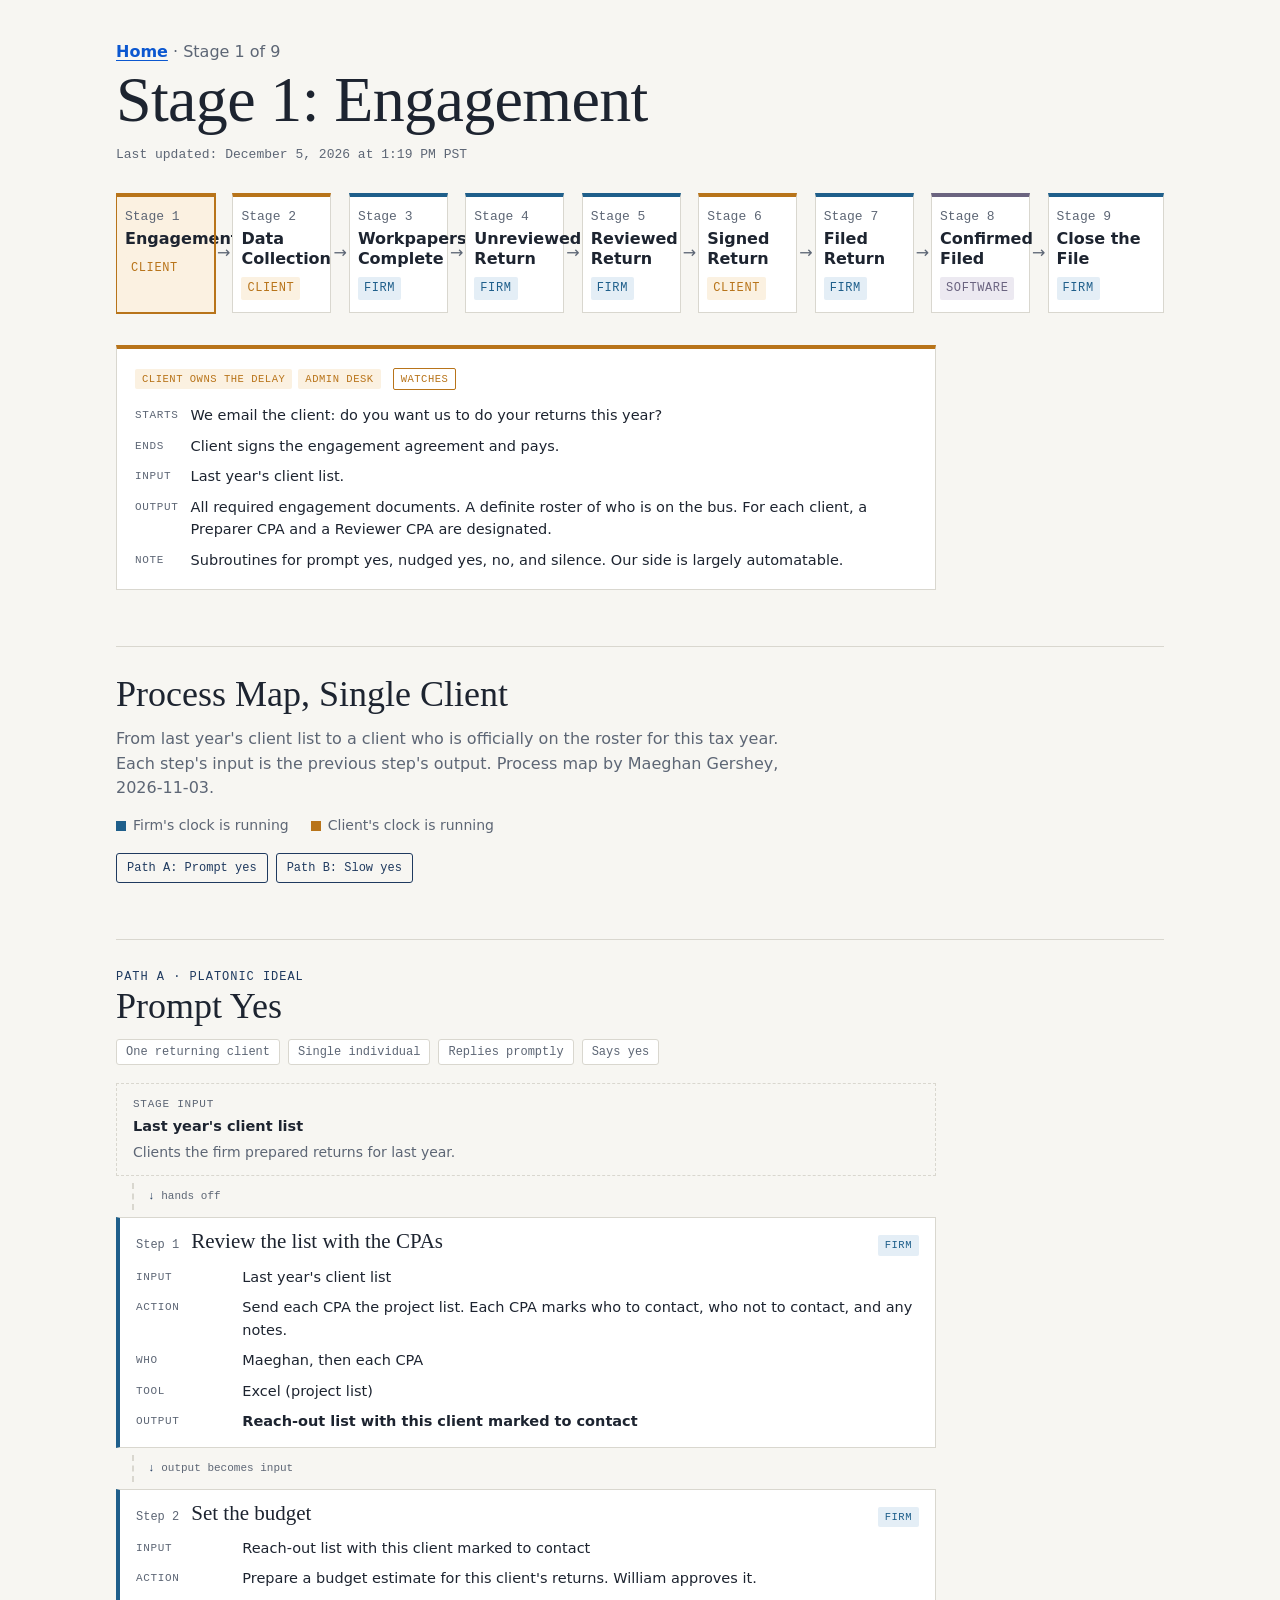
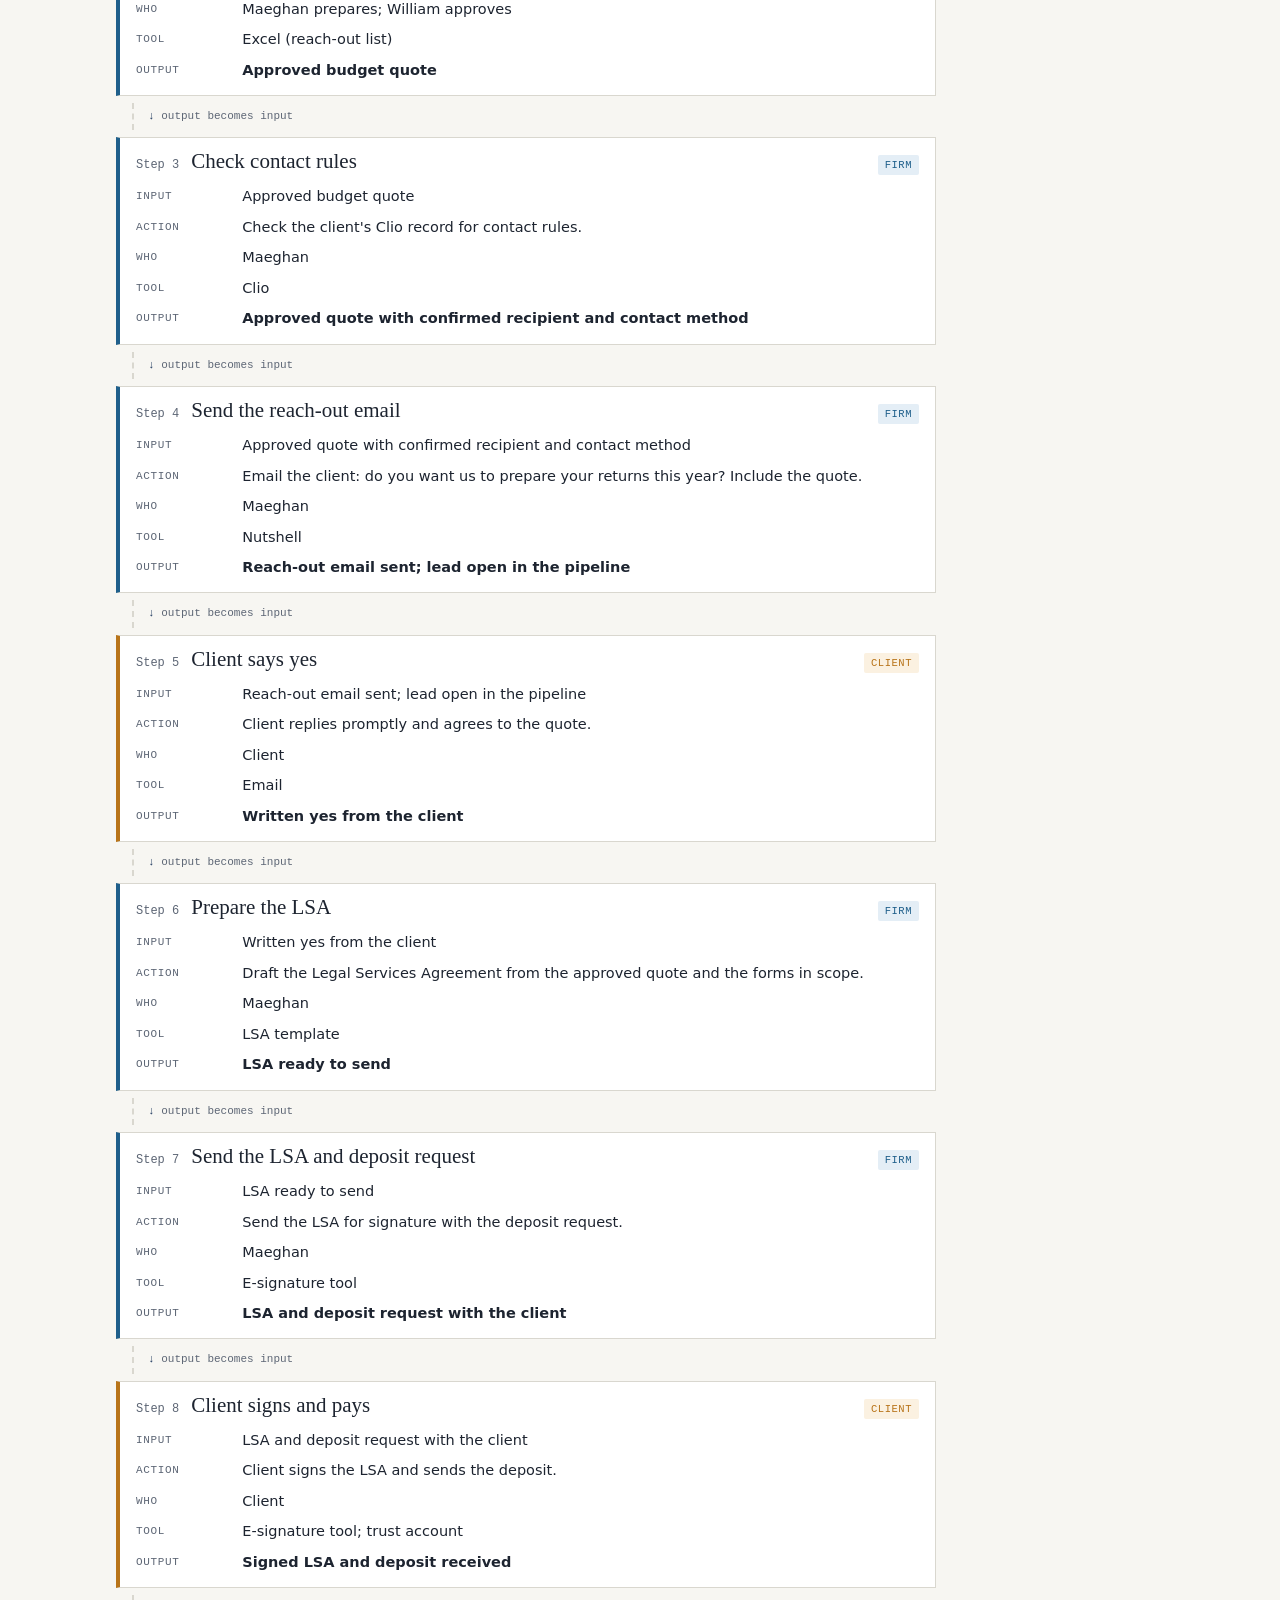
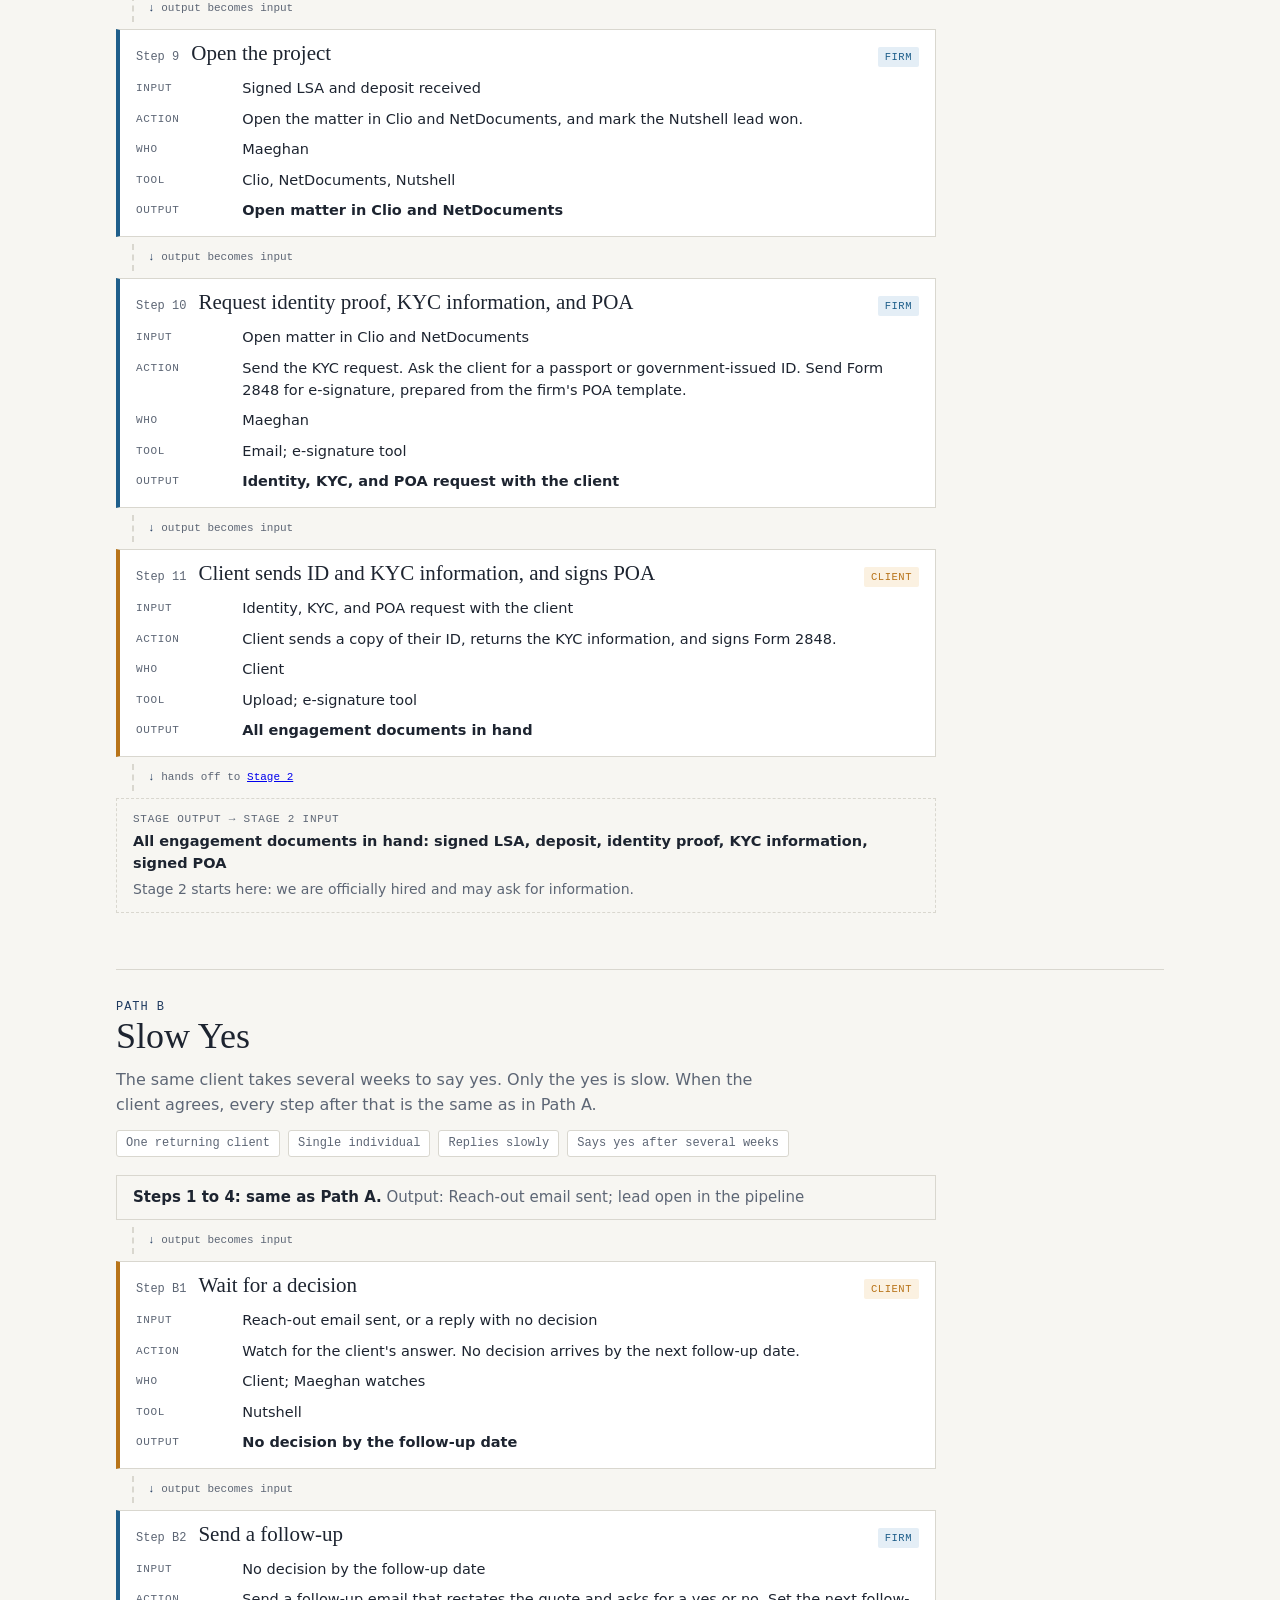
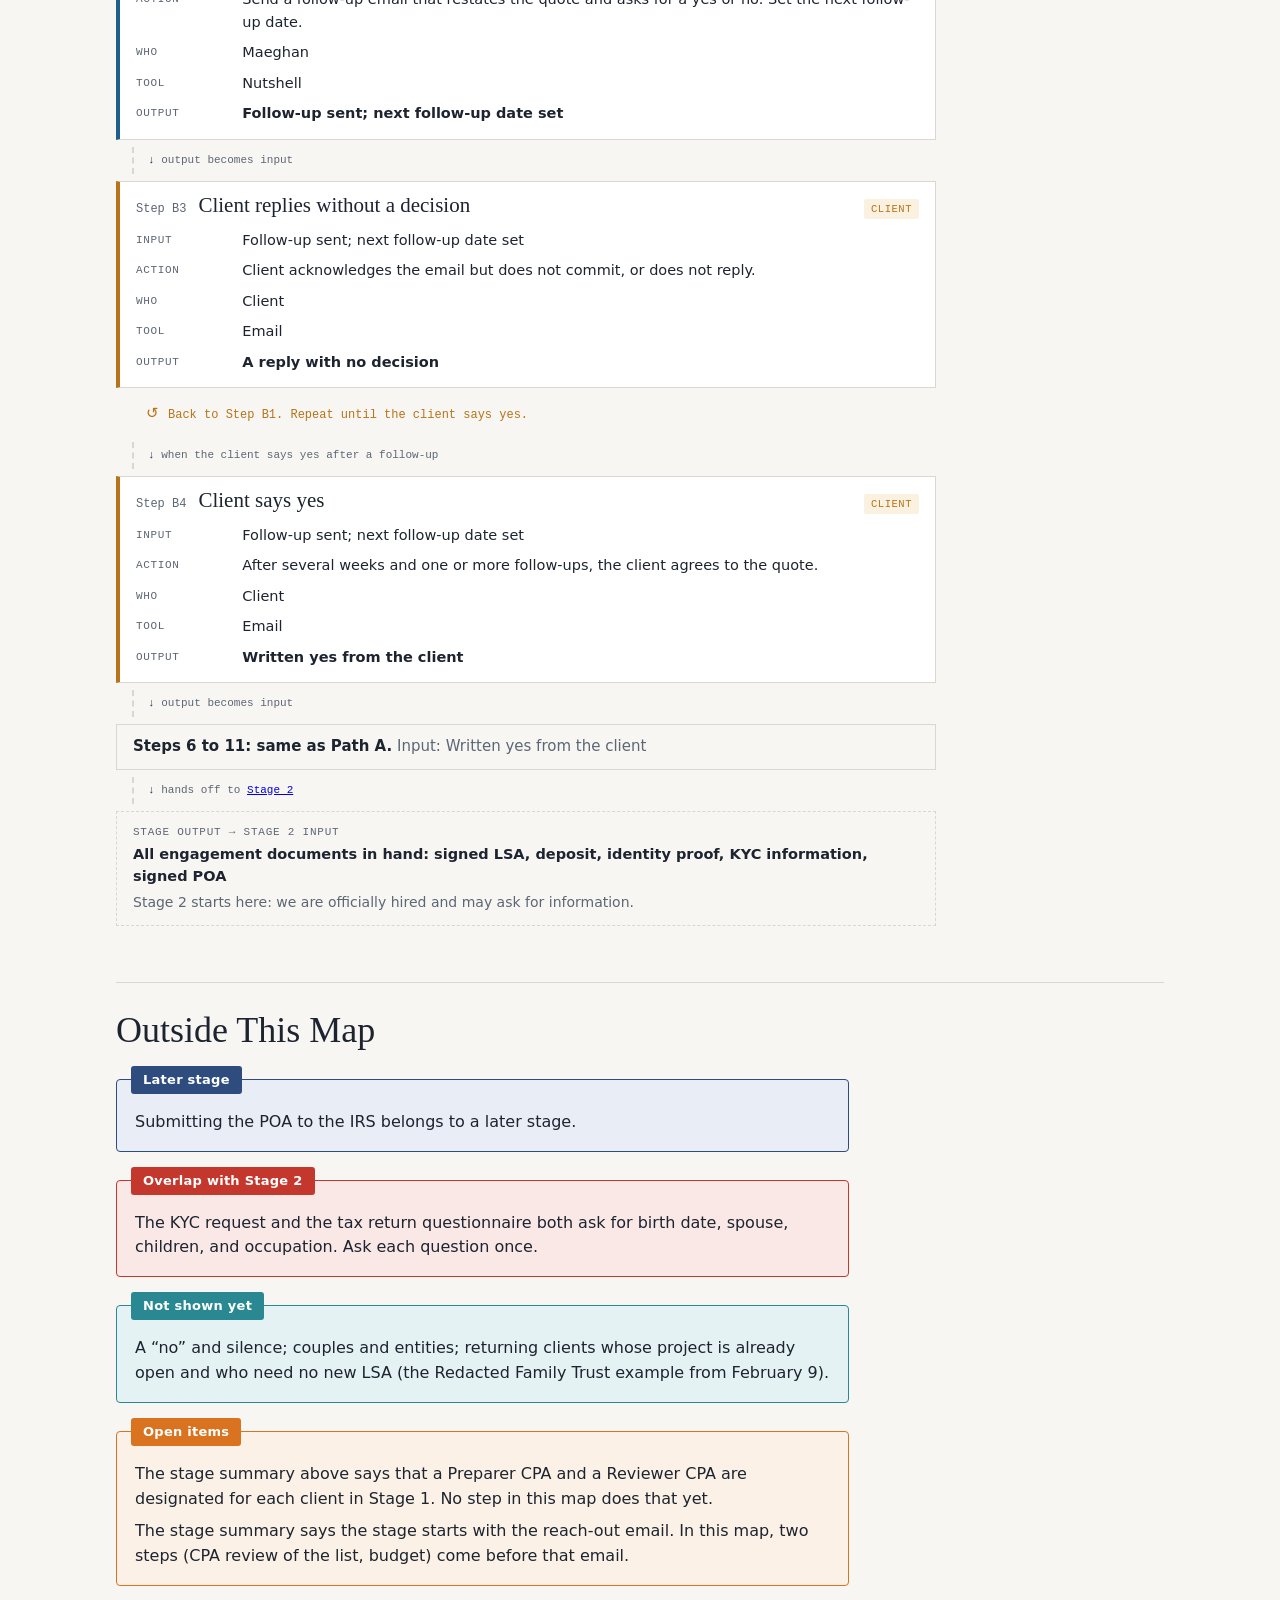
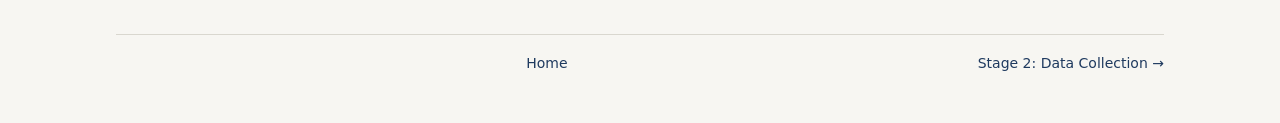
==== 1-engagement/index.html @ f44aba8c "Tax return preparation workflow site Home page with the nine stages as linked boxes, and one page pe" ====
<!doctype html>
<html lang="en">
<head>
<meta charset="utf-8">
<meta name="viewport" content="width=device-width, initial-scale=1">
<title>Stage 1: Engagement</title>
<link rel="stylesheet" href="../assets/site.css?v=4">
</head>
<body data-stage="1" data-root="../">

<div class="wrap">
  <p class="crumb"><a href="../">Home</a> · Stage 1 of 9</p>
  <h1 id="stageTitle">Stage 1: Engagement</h1>
  <p class="updated" id="updated">Last updated:</p>

  <div class="chain-scroll" style="margin-top:28px"><div class="chain" id="chainRow"></div></div>
  <div id="stageSummary"></div>

  <section id="map">
    <h2>Process Map, Single Client</h2>
    <p class="prose" style="color:var(--muted)">From last year's client list to a client who is officially on the roster for this tax year. Each step's input is the previous step's output. Process map by Maeghan Gershey, 2026-11-03.</p>
    <div class="legend">
      <span class="firm">Firm's clock is running</span>
      <span class="client">Client's clock is running</span>
    </div>
    <nav class="tabs" aria-label="Paths"><a href="#pathA">Path A: Prompt yes</a><a href="#pathB">Path B: Slow yes</a></nav>
  </section>

  <section id="pathA">
    <p class="eyebrow">Path A · Platonic Ideal</p>
    <h2>Prompt Yes</h2>
    <div class="chips"><span class="chip">One returning client</span><span class="chip">Single individual</span><span class="chip">Replies promptly</span><span class="chip">Says yes</span></div>
    <ol class="chain1" id="chainA"></ol>
  </section>

  <section id="pathB">
    <p class="eyebrow">Path B</p>
    <h2>Slow Yes</h2>
    <p class="prose" style="color:var(--muted)">The same client takes several weeks to say yes. Only the yes is slow. When the client agrees, every step after that is the same as in Path A.</p>
    <div class="chips"><span class="chip">One returning client</span><span class="chip">Single individual</span><span class="chip">Replies slowly</span><span class="chip">Says yes after several weeks</span></div>
    <ol class="chain1" id="chainB"></ol>
  </section>

  <section id="notes">
    <h2>Outside This Map</h2>
    <div class="box def" data-label="Later stage">
      <p>Submitting the POA to the IRS belongs to a later stage.</p>
    </div>
    <div class="box warn" data-label="Overlap with Stage 2">
      <p>The KYC request and the tax return questionnaire both ask for birth date, spouse, children, and occupation. Ask each question once.</p>
    </div>
    <div class="box check" data-label="Not shown yet">
      <p>A “no” and silence; couples and entities; returning clients whose project is already open and who need no new LSA (the Redacted Family Trust example from February 9).</p>
    </div>
    <div class="box take" data-label="Open items">
      <p>The stage summary above says that a Preparer CPA and a Reviewer CPA are designated for each client in Stage 1. No step in this map does that yet.</p>
      <p>The stage summary says the stage starts with the reach-out email. In this map, two steps (CPA review of the list, budget) come before that email.</p>
    </div>
  </section>

  <nav class="pager" id="pager"></nav>
</div>

<script src="../assets/stages.js?v=4"></script>
<script>
const START = {lab:"Stage input", text:"Last year's client list", sub:"Clients the firm prepared returns for last year."};
const END = {lab:"Stage output → Stage 2 input", text:"All engagement documents in hand: signed LSA, deposit, identity proof, KYC information, signed POA", sub:"Stage 2 starts here: we are officially hired and may ask for information."};
const STEPS = [
 {name:"Review the list with the CPAs", input:"Last year's client list", action:"Send each CPA the project list. Each CPA marks who to contact, who not to contact, and any notes.", who:"Maeghan, then each CPA", tool:"Excel (project list)", output:"Reach-out list with this client marked to contact"},
 {name:"Set the budget", input:"Reach-out list with this client marked to contact", action:"Prepare a budget estimate for this client's returns. William approves it.", who:"Maeghan prepares; William approves", tool:"Excel (reach-out list)", output:"Approved budget quote"},
 {name:"Check contact rules", input:"Approved budget quote", action:"Check the client's Clio record for contact rules.", who:"Maeghan", tool:"Clio", output:"Approved quote with confirmed recipient and contact method"},
 {name:"Send the reach-out email", input:"Approved quote with confirmed recipient and contact method", action:"Email the client: do you want us to prepare your returns this year? Include the quote.", who:"Maeghan", tool:"Nutshell", output:"Reach-out email sent; lead open in the pipeline"},
 {name:"Client says yes", input:"Reach-out email sent; lead open in the pipeline", action:"Client replies promptly and agrees to the quote.", who:"Client", tool:"Email", output:"Written yes from the client", client:true},
 {name:"Prepare the LSA", input:"Written yes from the client", action:"Draft the Legal Services Agreement from the approved quote and the forms in scope.", who:"Maeghan", tool:"LSA template", output:"LSA ready to send"},
 {name:"Send the LSA and deposit request", input:"LSA ready to send", action:"Send the LSA for signature with the deposit request.", who:"Maeghan", tool:"E-signature tool", output:"LSA and deposit request with the client"},
 {name:"Client signs and pays", input:"LSA and deposit request with the client", action:"Client signs the LSA and sends the deposit.", who:"Client", tool:"E-signature tool; trust account", output:"Signed LSA and deposit received", client:true},
 {name:"Open the project", input:"Signed LSA and deposit received", action:"Open the matter in Clio and NetDocuments, and mark the Nutshell lead won.", who:"Maeghan", tool:"Clio, NetDocuments, Nutshell", output:"Open matter in Clio and NetDocuments"},
 {name:"Request identity proof, KYC information, and POA", input:"Open matter in Clio and NetDocuments", action:"Send the KYC request. Ask the client for a passport or government-issued ID. Send Form 2848 for e-signature, prepared from the firm's POA template.", who:"Maeghan", tool:"Email; e-signature tool", output:"Identity, KYC, and POA request with the client"},
 {name:"Client sends ID and KYC information, and signs POA", input:"Identity, KYC, and POA request with the client", action:"Client sends a copy of their ID, returns the KYC information, and signs Form 2848.", who:"Client", tool:"Upload; e-signature tool", output:"All engagement documents in hand", client:true}
];
const B = [
 {name:"Wait for a decision", input:"Reach-out email sent, or a reply with no decision", action:"Watch for the client's answer. No decision arrives by the next follow-up date.", who:"Client; Maeghan watches", tool:"Nutshell", output:"No decision by the follow-up date", client:true},
 {name:"Send a follow-up", input:"No decision by the follow-up date", action:"Send a follow-up email that restates the quote and asks for a yes or no. Set the next follow-up date.", who:"Maeghan", tool:"Nutshell", output:"Follow-up sent; next follow-up date set"},
 {name:"Client replies without a decision", input:"Follow-up sent; next follow-up date set", action:"Client acknowledges the email but does not commit, or does not reply.", who:"Client", tool:"Email", output:"A reply with no decision", client:true}
];
const B4 = {name:"Client says yes", input:"Follow-up sent; next follow-up date set", action:"After several weeks and one or more follow-ups, the client agrees to the quote.", who:"Client", tool:"Email", output:"Written yes from the client", client:true};

const bound = b => `<li class="bound"><div class="lab">${b.lab}</div><div class="txt">${b.text}</div><div class="sub">${b.sub}</div></li>`;
const seam = t => `<li class="handoff">${t}</li>`;
const card = (label,s) => `<li><article class="s1 ${s.client?'client':'firm'}"><header><span class="id">${label}</span><h3>${s.name}</h3><span class="pill">${s.client?'Client':'Firm'}</span></header>
  <dl><dt>Input</dt><dd>${s.input}</dd><dt>Action</dt><dd>${s.action}</dd><dt>Who</dt><dd>${s.who}</dd><dt>Tool</dt><dd>${s.tool}</dd><dt>Output</dt><dd class="out">${s.output}</dd></dl></article></li>`;
const toStage2 = `<li class="handoff">hands off to <a href="../2-data-collection/">Stage 2</a></li>`;

let a = bound(START);
STEPS.forEach((s,i)=>{ a += seam(i===0?'hands off':'output becomes input') + card('Step '+(i+1), s); });
a += toStage2 + bound(END);
document.getElementById('chainA').innerHTML = a;

let b = `<li class="same"><strong>Steps 1 to 4: same as Path A.</strong> Output: Reach-out email sent; lead open in the pipeline</li>`;
B.forEach(s=>{ b += seam('output becomes input') + card('Step B'+(B.indexOf(s)+1), s); });
b += `<li class="repeat">Back to Step B1. Repeat until the client says yes.</li>`;
b += seam('when the client says yes after a follow-up') + card('Step B4', B4);
b += seam('output becomes input') + `<li class="same"><strong>Steps 6 to 11: same as Path A.</strong> Input: Written yes from the client</li>`;
b += toStage2 + bound(END);
document.getElementById('chainB').innerHTML = b;
</script>
</body>
</html>
---- assets/site.css ----
:root{
  --bg:#f7f6f2; --paper:#ffffff; --fg:#1d2430; --muted:#5d6675; --rule:#d9d7cf;
  --ink:#1f3a5f;            /* accent: ledger ink */
  --client:#b8741a; --client-bg:#fbf1e1;
  --firm:#1f5f8b;   --firm-bg:#e4eef6;
  --third:#6b6480;  --third-bg:#ece9f1;
  --none:#8a8f99;   --none-bg:#eeeeee;
  /* AE system of meaning: color says how to read what follows */
  --ae-take:#D9731F; --ae-take-bg:#FBF1E6;
  --ae-def:#2F4C7E;  --ae-def-bg:#E9EEF6;
  --ae-ex:#3E8E4B;   --ae-ex-bg:#E8F3EA;
  --ae-check:#2A8893;--ae-check-bg:#E5F2F3;
  --ae-warn:#C4372D; --ae-warn-bg:#F9E8E6;
  --ae-tech:#3D4FBA; --ae-tech-bg:#E9EBF8;
  --display:"Instrument Serif",Georgia,"Times New Roman",serif;
  --body:"IBM Plex Sans",system-ui,-apple-system,"Segoe UI",sans-serif;
  --mono:"IBM Plex Mono",ui-monospace,Menlo,Consolas,monospace;
}
@media (prefers-color-scheme: dark){ :root:not([data-theme="light"]){
  --bg:#15181e; --paper:#1d2129; --fg:#e8e6df; --muted:#a3a9b4; --rule:#343a45;
  --ink:#9dbfe6;
  --client:#e3a84a; --client-bg:#3a2d16;
  --firm:#6fb0e0;   --firm-bg:#1a2f44;
  --third:#b3abd0;  --third-bg:#2b2838;
  --none:#9aa0aa;   --none-bg:#2a2d33;
  --ae-take:#F0A35A; --ae-take-bg:#3A2A17; --ae-def:#8FB0E6; --ae-def-bg:#1B2538;
  --ae-ex:#7FCB8A; --ae-ex-bg:#1A2E1E; --ae-check:#6FC5CE; --ae-check-bg:#173033;
  --ae-warn:#F08077; --ae-warn-bg:#3A1E1C; --ae-tech:#9AA6F0; --ae-tech-bg:#1F2340;
  color-scheme:dark }}
:root[data-theme="dark"]{
  --bg:#15181e; --paper:#1d2129; --fg:#e8e6df; --muted:#a3a9b4; --rule:#343a45;
  --ink:#9dbfe6;
  --client:#e3a84a; --client-bg:#3a2d16;
  --firm:#6fb0e0;   --firm-bg:#1a2f44;
  --third:#b3abd0;  --third-bg:#2b2838;
  --none:#9aa0aa;   --none-bg:#2a2d33;
  --ae-take:#F0A35A; --ae-take-bg:#3A2A17; --ae-def:#8FB0E6; --ae-def-bg:#1B2538;
  --ae-ex:#7FCB8A; --ae-ex-bg:#1A2E1E; --ae-check:#6FC5CE; --ae-check-bg:#173033;
  --ae-warn:#F08077; --ae-warn-bg:#3A1E1C; --ae-tech:#9AA6F0; --ae-tech-bg:#1F2340;
  color-scheme:dark }

*{box-sizing:border-box}
body{margin:0;background:var(--bg);color:var(--fg);font-family:var(--body);font-size:16px;line-height:1.55}
.wrap{max-width:1080px;margin:0 auto;padding-block:40px 64px;padding-left:max(16px,env(safe-area-inset-left,0px));padding-right:max(16px,env(safe-area-inset-right,0px))}
h1,h2,h3{font-family:var(--display);font-weight:400;line-height:1.1;text-wrap:balance;margin:0}
h1{font-size:clamp(40px,6vw,64px);letter-spacing:-.01em}
h2{font-size:clamp(28px,3.4vw,36px);margin-bottom:12px}
h3{font-size:22px}
p{margin:0}
.updated{margin-top:10px;font-family:var(--mono);font-size:13px;color:var(--muted)}
.lede{max-width:62ch;color:var(--muted);font-size:18px;margin-top:14px}
.eyebrow{font-family:var(--mono);font-size:12px;letter-spacing:.08em;text-transform:uppercase;color:var(--ink)}
section{margin-top:56px;padding-top:28px;border-top:1px solid var(--rule)}
.prose{max-width:66ch}
.prose p + p{margin-top:12px}
em{font-family:var(--display);font-style:italic;font-size:1.08em}

/* Chain */
.chain-scroll{overflow-x:auto;padding-bottom:10px;margin-top:20px}
.chain{display:flex;align-items:stretch;gap:0;min-width:900px}
.link{flex:1 1 0;display:flex;align-items:stretch;min-width:0}
.node{flex:1;background:var(--paper);border:1px solid var(--rule);border-top:4px solid var(--c);padding:10px 8px 12px;min-width:0;cursor:pointer;text-align:left;font:inherit;color:inherit;transition:transform .12s}
.node:hover,.node:focus-visible{transform:translateY(-2px);outline:2px solid var(--ink);outline-offset:1px}
.node .n{font-family:var(--mono);font-size:11px;color:var(--muted)}
.node .t{font-family:var(--body);font-size:13px;font-weight:600;line-height:1.25;margin-top:2px}
.node .o{display:inline-block;margin-top:8px;font-family:var(--mono);font-size:10.5px;letter-spacing:.05em;text-transform:uppercase;color:var(--c);background:var(--cb);padding:2px 6px;border-radius:2px}
.arrow{display:flex;align-items:center;color:var(--muted);padding:0 2px;font-size:16px;flex:0 0 auto}
.legend{display:flex;flex-wrap:wrap;gap:10px 22px;margin-top:14px;font-size:14px;color:var(--muted)}
.legend span::before{content:"";display:inline-block;width:10px;height:10px;background:var(--c);margin-right:7px;vertical-align:-1px}
.client{--c:var(--client);--cb:var(--client-bg)} .firm{--c:var(--firm);--cb:var(--firm-bg)} .third{--c:var(--third);--cb:var(--third-bg)} .none{--c:var(--none);--cb:var(--none-bg)}

/* View switch */
.switch{display:inline-flex;border:1px solid var(--rule);border-radius:4px;overflow:hidden;margin-top:18px}
.switch button{font:inherit;font-size:14px;padding:7px 14px;background:var(--paper);color:var(--muted);border:0;cursor:pointer}
.switch button[aria-pressed="true"]{background:var(--ink);color:var(--bg)}
.switch button:focus-visible{outline:2px solid var(--ink);outline-offset:-2px}

/* Cards */
.cards{display:grid;grid-template-columns:repeat(auto-fill,minmax(300px,1fr));gap:16px;margin-top:20px}
.card{background:var(--paper);border:1px solid var(--rule);border-top:4px solid var(--c);padding:16px 18px 18px;min-width:0;scroll-margin-top:16px}
.card.flash{outline:2px solid var(--ink)}
.card header{display:flex;justify-content:space-between;align-items:baseline;gap:8px}
.card .n{font-family:var(--mono);font-size:12px;color:var(--muted)}
.card h3{margin-top:2px}
dl{display:grid;grid-template-columns:auto 1fr;gap:8px 12px;margin:14px 0 0;font-size:14.5px}
dt{font-family:var(--mono);font-size:11px;letter-spacing:.06em;text-transform:uppercase;color:var(--muted);padding-top:3px;white-space:nowrap}
dd{margin:0;min-width:0}
.pill{display:inline-block;font-family:var(--mono);font-size:10.5px;letter-spacing:.05em;text-transform:uppercase;color:var(--c);background:var(--cb);padding:2px 7px;border-radius:2px}
.mode{display:inline-block;font-family:var(--mono);font-size:10.5px;letter-spacing:.05em;text-transform:uppercase;padding:2px 7px;border-radius:2px;margin-left:6px;border:1px solid currentColor}
.mode.does{color:var(--firm)} .mode.watches{color:var(--client)}
.note{margin-top:12px;font-size:14px;color:var(--muted);border-left:2px solid var(--rule);padding-left:10px}

/* Table */
.tablewrap{overflow-x:auto;margin-top:20px;border:1px solid var(--rule);background:var(--paper)}
table{border-collapse:collapse;width:100%;min-width:960px;font-size:14px}
th,td{text-align:left;vertical-align:top;padding:10px 12px;border-bottom:1px solid var(--rule)}
th{font-family:var(--mono);font-size:11px;letter-spacing:.06em;text-transform:uppercase;color:var(--muted);font-weight:500;background:var(--bg);position:sticky;top:0}
td:first-child{font-family:var(--mono);font-variant-numeric:tabular-nums;color:var(--muted)}
tr:last-child td{border-bottom:0}
/* AE boxes: a solid tab names the reading mode; body text stays in page ink */
.box{position:relative;border:1.5px solid var(--c);background:var(--cb);border-radius:4px;padding:30px 18px 16px;margin-top:28px;max-width:72ch;min-width:0}
.box::before{content:attr(data-label);position:absolute;top:-14px;left:14px;background:var(--c);color:#fff;font-family:var(--body);font-size:13px;font-weight:600;letter-spacing:.02em;padding:4px 12px;border-radius:3px}
.box.take{--c:var(--ae-take);--cb:var(--ae-take-bg)} .box.def{--c:var(--ae-def);--cb:var(--ae-def-bg)}
.box.ex{--c:var(--ae-ex);--cb:var(--ae-ex-bg)} .box.check{--c:var(--ae-check);--cb:var(--ae-check-bg)}
.box.warn{--c:var(--ae-warn);--cb:var(--ae-warn-bg)} .box.tech{--c:var(--ae-tech);--cb:var(--ae-tech-bg)}
.box p + p{margin-top:8px}
.way.box{max-width:none;margin-top:0;background:var(--cb)}
.keybox{display:flex;flex-wrap:wrap;gap:8px 18px;margin-top:14px;font-size:13px;color:var(--muted)}
.keybox span::before{content:"";display:inline-block;width:10px;height:10px;border-radius:2px;background:var(--c);margin-right:6px;vertical-align:-1px}
.k-take{--c:var(--ae-take)} .k-def{--c:var(--ae-def)} .k-ex{--c:var(--ae-ex)} .k-check{--c:var(--ae-check)} .k-warn{--c:var(--ae-warn)} .k-tech{--c:var(--ae-tech)}

/* DIY */
.ways{display:grid;grid-template-columns:repeat(auto-fit,minmax(280px,1fr));gap:28px 18px;margin-top:34px}
.way{background:var(--paper);border:1px solid var(--rule);padding:18px 20px;min-width:0}
.way h3{margin-bottom:8px}
.way .sub{font-size:14px;color:var(--muted);margin-bottom:12px}
ol{margin:0;padding-left:22px;font-size:14.5px}
li + li{margin-top:7px}
.swatches{display:flex;flex-wrap:wrap;gap:8px;margin:10px 0 4px}
.sw{font-family:var(--mono);font-size:11px;padding:6px 8px;border-radius:2px;color:var(--fg)}
.sw.y{background:#f6e27a} .sw.p{background:#f7a8c4} .sw.b{background:#9fd3f0} .sw.g{background:#b7e3a1} .sw.o{background:#f9c58b} .sw.w{background:#ffffff;border:1px solid #ccc;color:#1d2430} .sw.v{background:#dcc9f5;color:#1d2430}
.sw.w,.sw.y,.sw.p,.sw.b,.sw.g,.sw.o{color:#1d2430}

/* Copy out */
.copyrow{display:flex;flex-wrap:wrap;gap:10px;align-items:center;margin-top:16px}
.btn{font:inherit;font-size:14px;padding:8px 14px;background:var(--ink);color:var(--bg);border:0;border-radius:3px;cursor:pointer}
.btn.quiet{background:transparent;color:var(--ink);border:1px solid var(--ink)}
.btn:focus-visible{outline:2px solid var(--ink);outline-offset:2px}
.status{font-size:14px;color:var(--muted)}
textarea{width:100%;min-height:160px;margin-top:12px;font-family:var(--mono);font-size:12px;background:var(--paper);color:var(--fg);border:1px solid var(--rule);padding:10px;resize:vertical}
footer{margin-top:56px;padding-top:20px;border-top:1px solid var(--rule);font-size:14px;color:var(--muted);max-width:66ch}
footer p + p{margin-top:8px}
@media (prefers-reduced-motion: reduce){ .node{transition:none} }

/* Inside Stage 2: two parallel lanes, steps run downward */
.lanes{display:grid;grid-template-columns:1fr 1fr;gap:18px;margin-top:22px;align-items:start}
@media (max-width:760px){.lanes{grid-template-columns:1fr}}
.lane{background:var(--paper);border:1px solid var(--rule);border-top:4px solid var(--ink);padding:14px 14px 16px;min-width:0}
.lane > header .n{font-family:var(--mono);font-size:11px;letter-spacing:.06em;text-transform:uppercase;color:var(--muted)}
.lane > header h3{margin-top:2px}
.lane > header p{font-size:14px;color:var(--muted);margin-top:6px}
.steps{list-style:none;margin:14px 0 0;padding:0}
.steps > li{margin:0}
.steps > li + li{margin-top:0}
.step{border:1px solid var(--rule);border-left:4px solid var(--c);background:var(--bg);padding:9px 11px 10px;min-width:0}
.step .id{font-family:var(--mono);font-size:11px;color:var(--muted)}
.step .t{font-weight:600;font-size:14.5px;line-height:1.3;margin-top:1px}
.step .d{font-size:13.5px;color:var(--muted);margin-top:4px}
.step .who{display:inline-block;margin-top:7px;font-family:var(--mono);font-size:10.5px;letter-spacing:.05em;text-transform:uppercase;color:var(--c);background:var(--cb);padding:2px 6px;border-radius:2px}
.step.gate{border-color:var(--ae-take);border-left-color:var(--ae-take);background:var(--ae-take-bg)}
.step.gate .t::before{content:"◆ ";color:var(--ae-take)}
.handoff{font-family:var(--mono);font-size:11px;color:var(--muted);padding:5px 0 5px 14px;border-left:2px dashed var(--rule);margin-left:16px}
.handoff::before{content:"↓ ";color:var(--ink)}
.baton{margin:8px 0;padding:9px 12px;border:2px solid var(--ae-take);background:var(--ae-take-bg);font-size:13.5px;border-radius:3px}
.baton strong{display:block;font-family:var(--mono);font-size:11.5px;letter-spacing:.05em;text-transform:uppercase;color:var(--ae-take)}
.loop{margin-top:7px;font-size:13px;color:var(--ae-warn);}
.loop::before{content:"↺ ";font-weight:700}
.outcomes{list-style:none;margin:8px 0 0;padding:0;font-size:13.5px}
.outcomes li{display:grid;grid-template-columns:1fr;gap:1px;padding:6px 0;border-top:1px dashed var(--rule)}
.outcomes .go{font-family:var(--mono);font-size:10.5px;letter-spacing:.04em;text-transform:uppercase;color:var(--ink);padding-left:12px}
.outcomes .go.toA{color:var(--ae-take);font-weight:600}
.r-admin{--c:var(--third);--cb:var(--third-bg)} .r-cpa{--c:var(--firm);--cb:var(--firm-bg)} .r-client{--c:var(--client);--cb:var(--client-bg)} .r-bot{--c:var(--ae-tech);--cb:var(--ae-tech-bg)}
.qc{margin-top:7px;font-size:13px;color:var(--ae-check)}
.qc::before{content:"✓ QC: ";font-weight:700}
.node.static{cursor:default}
.node.static:hover{transform:none;outline:none}
.joins{margin-top:18px;background:var(--paper);border:1px solid var(--rule);border-top:4px solid var(--ae-take);padding:14px 16px}
.joins h3{font-size:20px}
.joins ul{margin:8px 0 0;padding-left:20px;font-size:14.5px}
.joins li + li{margin-top:5px}

/* Multi-page site: stage boxes are links; the current stage is marked */
a.node{display:block;text-decoration:none;color:inherit}
a.node[aria-current="page"]{background:var(--cb);outline:2px solid var(--c);outline-offset:-1px}
a.node[aria-current="page"]:hover{transform:none}
.crumb{font-family:var(--body);font-size:16px;color:var(--muted)}
.crumb a{color:var(--link);text-decoration:underline;text-underline-offset:3px;font-weight:600}
.crumb a:hover,.crumb a:focus-visible{text-decoration-thickness:2px}
:root{--link:#0b57d0}
@media (prefers-color-scheme: dark){:root:not([data-theme="light"]){--link:#8ab4f8}}
:root[data-theme="dark"]{--link:#8ab4f8}
/* Top navigation boxes at 12 pt */
.node .n{font-size:13px}
.node .t{font-size:16px}
.node .o{font-size:12px}
.chain{min-width:1000px}
.summary{background:var(--paper);border:1px solid var(--rule);border-top:4px solid var(--c);padding:16px 18px 18px;margin-top:22px;max-width:820px}
.summary .pill{margin-right:6px}
.card a.open{display:inline-block;margin-top:12px;font-family:var(--mono);font-size:12px;color:var(--ink);text-decoration:none}
.card a.open:hover,.card a.open:focus-visible{text-decoration:underline}
.pager{display:flex;justify-content:space-between;gap:12px;flex-wrap:wrap;margin-top:48px;padding-top:18px;border-top:1px solid var(--rule);font-size:14px}
.pager a{color:var(--ink);text-decoration:none}
.pager a:hover,.pager a:focus-visible{text-decoration:underline}
.placeholder{margin-top:22px;max-width:72ch;padding:16px 18px;border:1px dashed var(--rule);color:var(--muted)}
/* Stage 1: one chain of steps, each with input, action, who, tool, output */
.chain1{list-style:none;margin:18px 0 0;padding:0;max-width:820px}
.bound{border:1px dashed var(--rule);padding:12px 16px}
.bound .lab{font-family:var(--mono);font-size:11px;letter-spacing:.07em;text-transform:uppercase;color:var(--muted)}
.bound .txt{margin-top:2px;font-weight:600}
.bound .sub{color:var(--muted);font-size:14px;margin-top:4px}
.s1{background:var(--paper);border:1px solid var(--rule);border-left:4px solid var(--c);padding:12px 16px 14px}
.s1 header{display:flex;flex-wrap:wrap;align-items:baseline;gap:4px 12px}
.s1 .id{font-family:var(--mono);font-size:12px;color:var(--muted)}
.s1 h3{font-size:21px}
.s1 .pill{margin-left:auto}
.s1 dl{grid-template-columns:6.5em 1fr;margin-top:10px}
.s1 dd.out{font-weight:600}
.same{border:1px solid var(--rule);background:var(--bg);padding:10px 16px;color:var(--muted);font-size:15px}
.same strong{color:var(--fg);font-weight:600}
.repeat{padding:8px 0 8px 14px;margin-left:16px;font-family:var(--mono);font-size:12px;color:var(--client)}
.repeat::before{content:"↺ ";font-size:15px}
.chips{display:flex;flex-wrap:wrap;gap:8px;margin-top:12px}
.chip{font-family:var(--mono);font-size:12px;padding:3px 9px;border:1px solid var(--rule);border-radius:3px;background:var(--paper);color:var(--muted)}
.tabs{display:flex;flex-wrap:wrap;gap:8px;margin-top:16px}
.tabs a{font-family:var(--mono);font-size:12px;padding:5px 10px;border:1px solid var(--ink);color:var(--ink);text-decoration:none;border-radius:3px}
.tabs a:hover,.tabs a:focus-visible{background:var(--firm-bg)}
@media (max-width:520px){.s1 dl,.summary dl{grid-template-columns:1fr;gap:2px}.s1 dd,.summary dd{margin-bottom:8px}.s1 .pill{margin-left:0}}
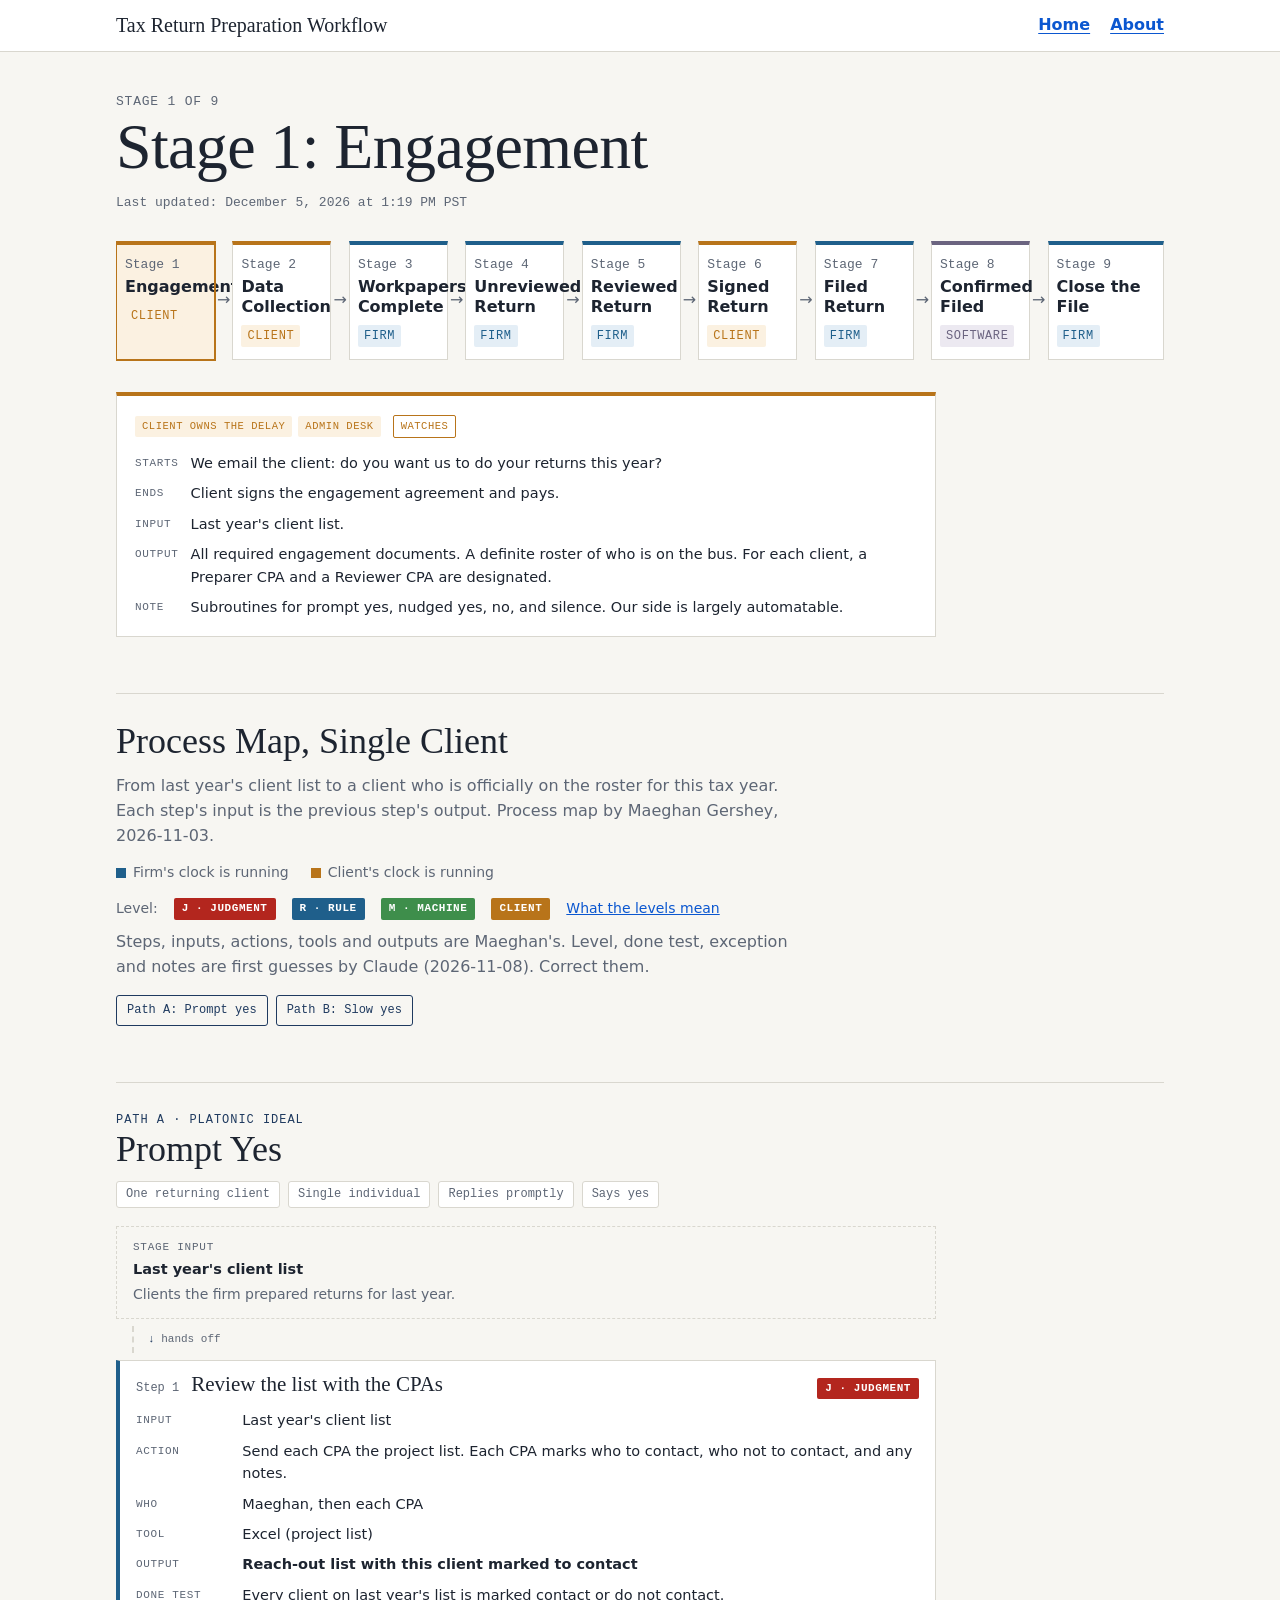
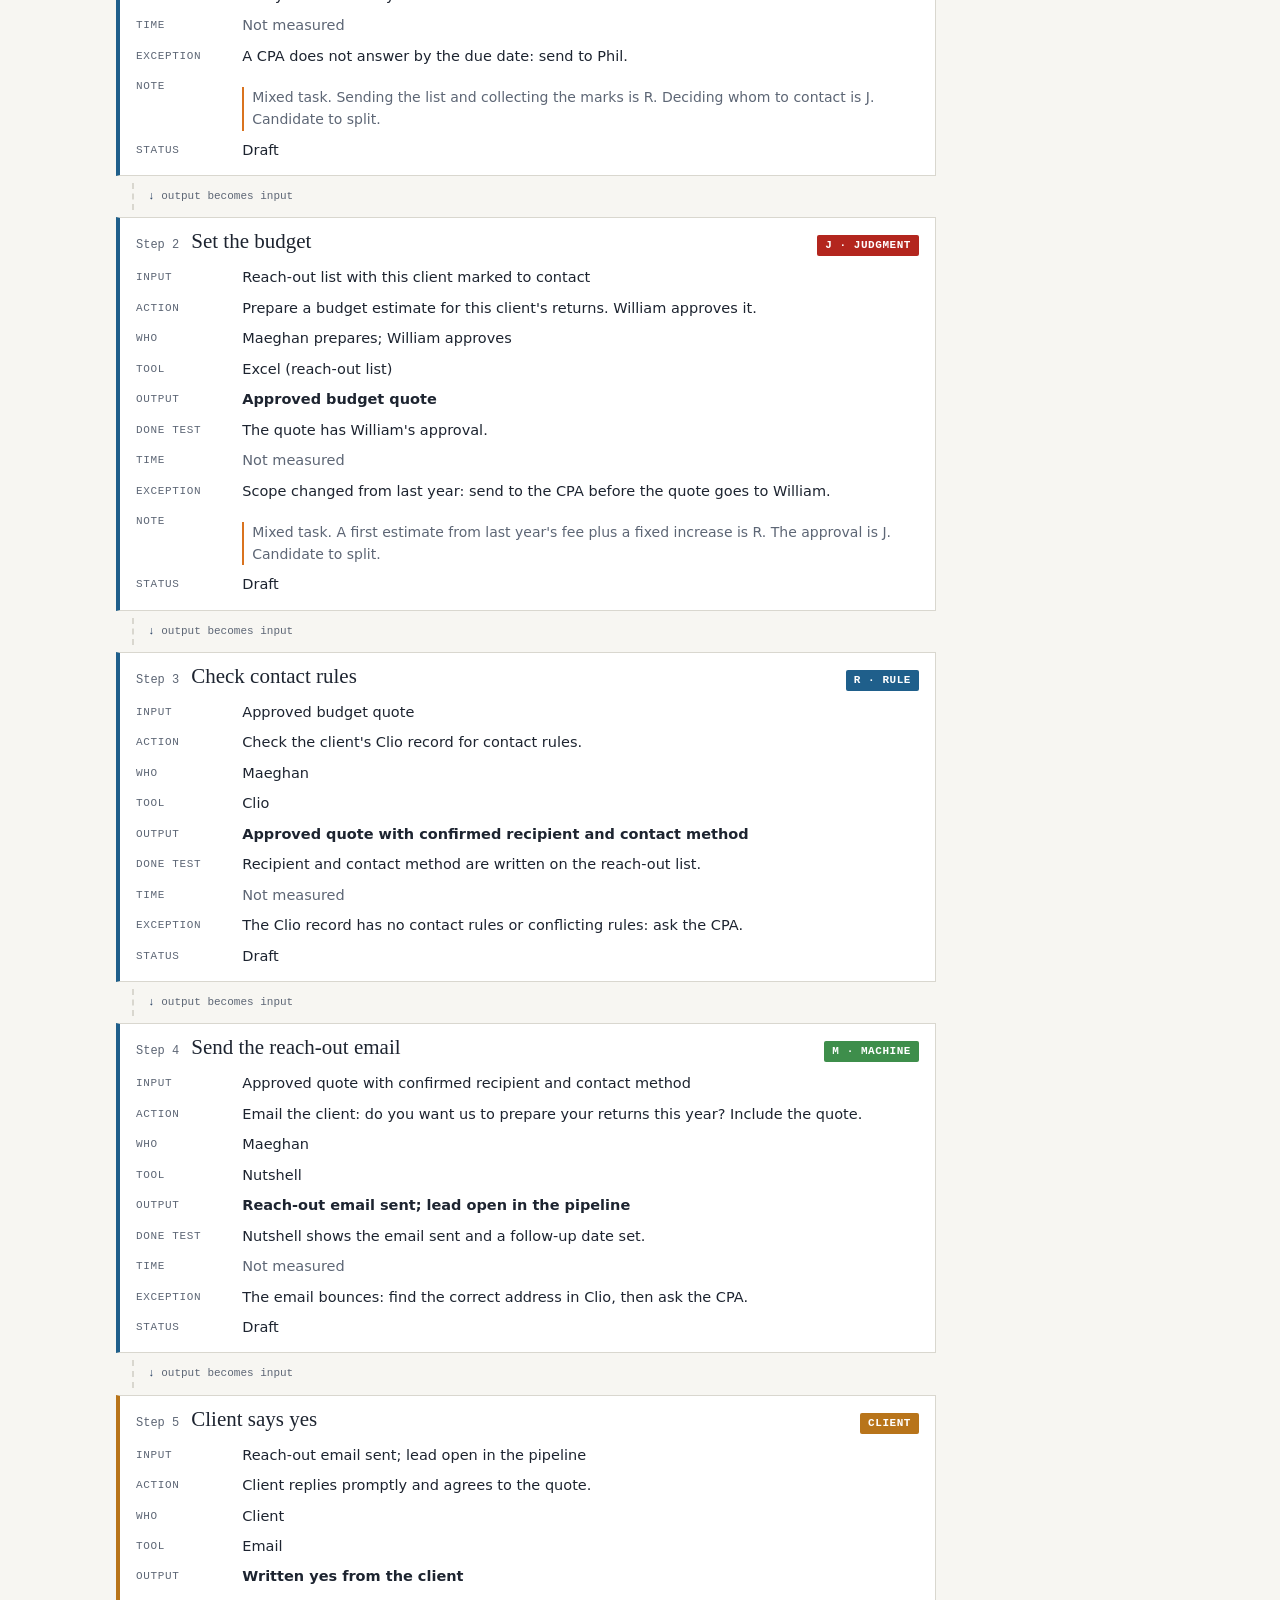
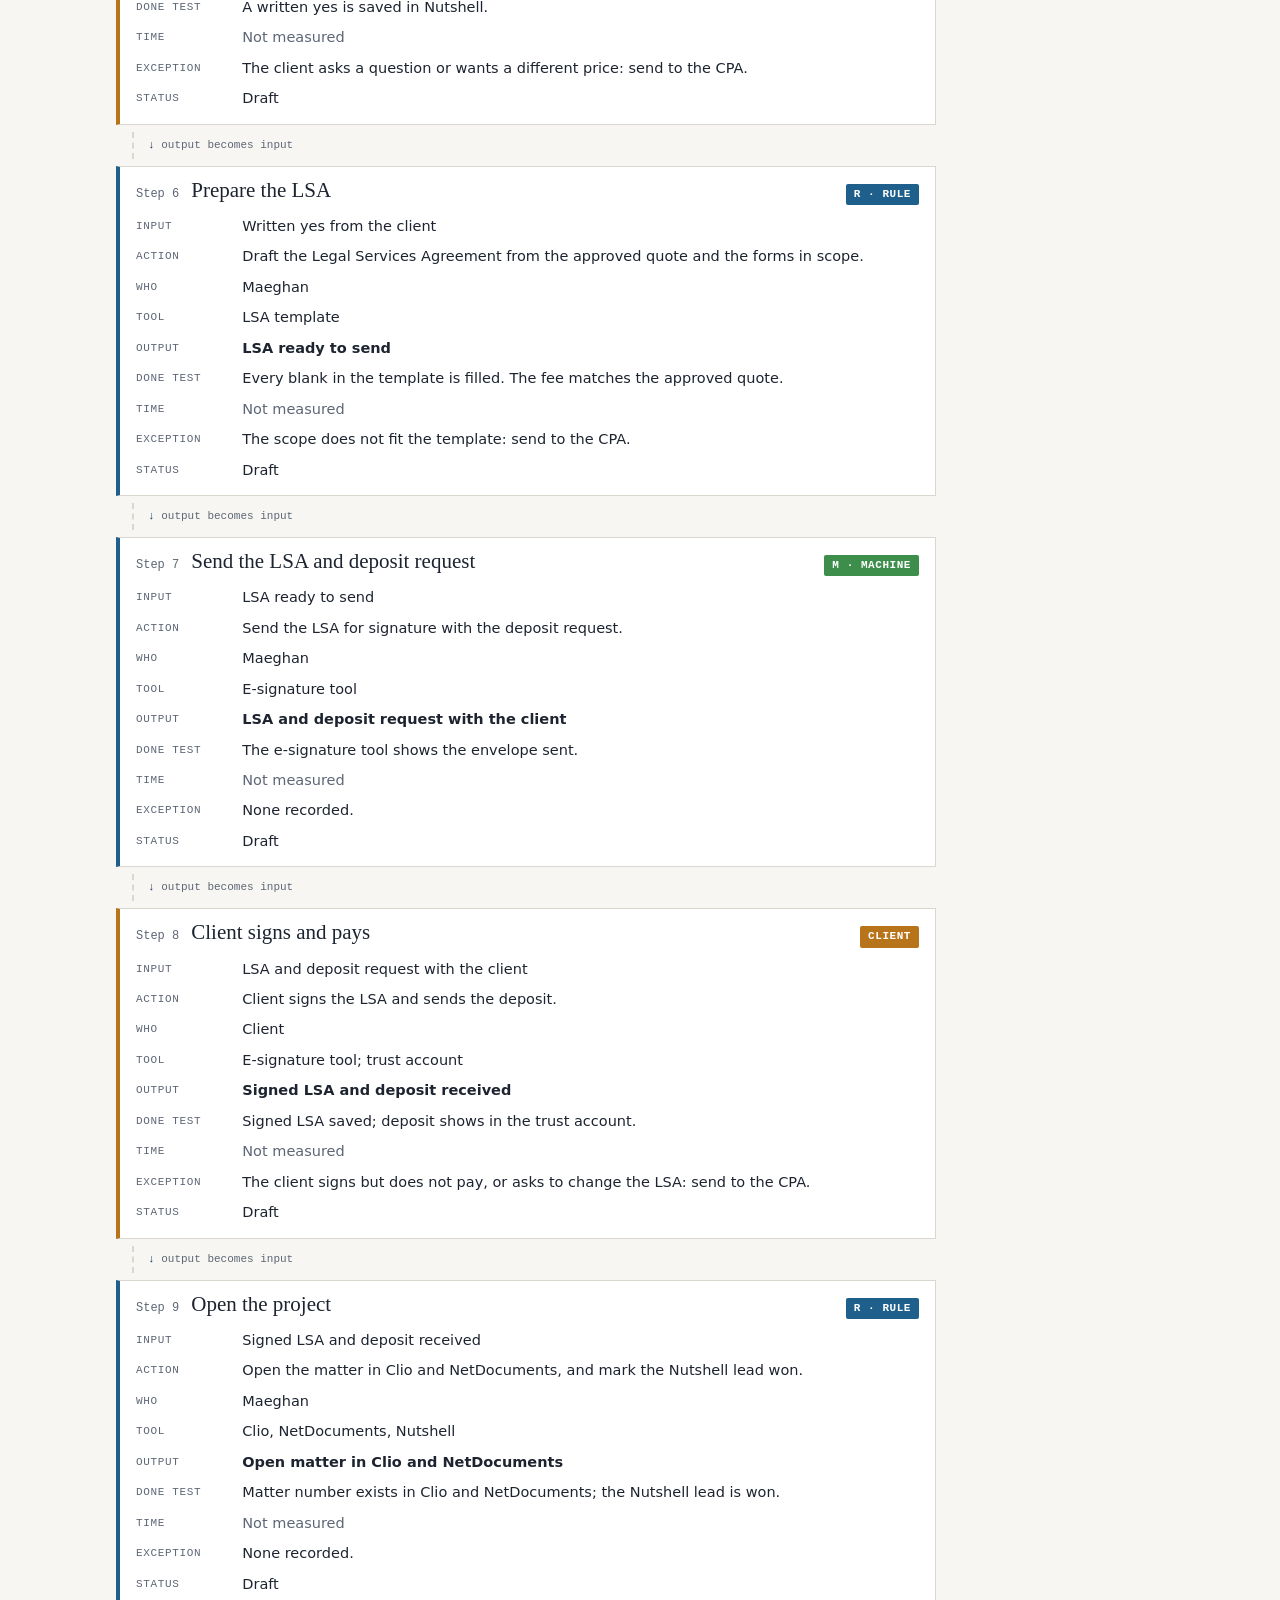
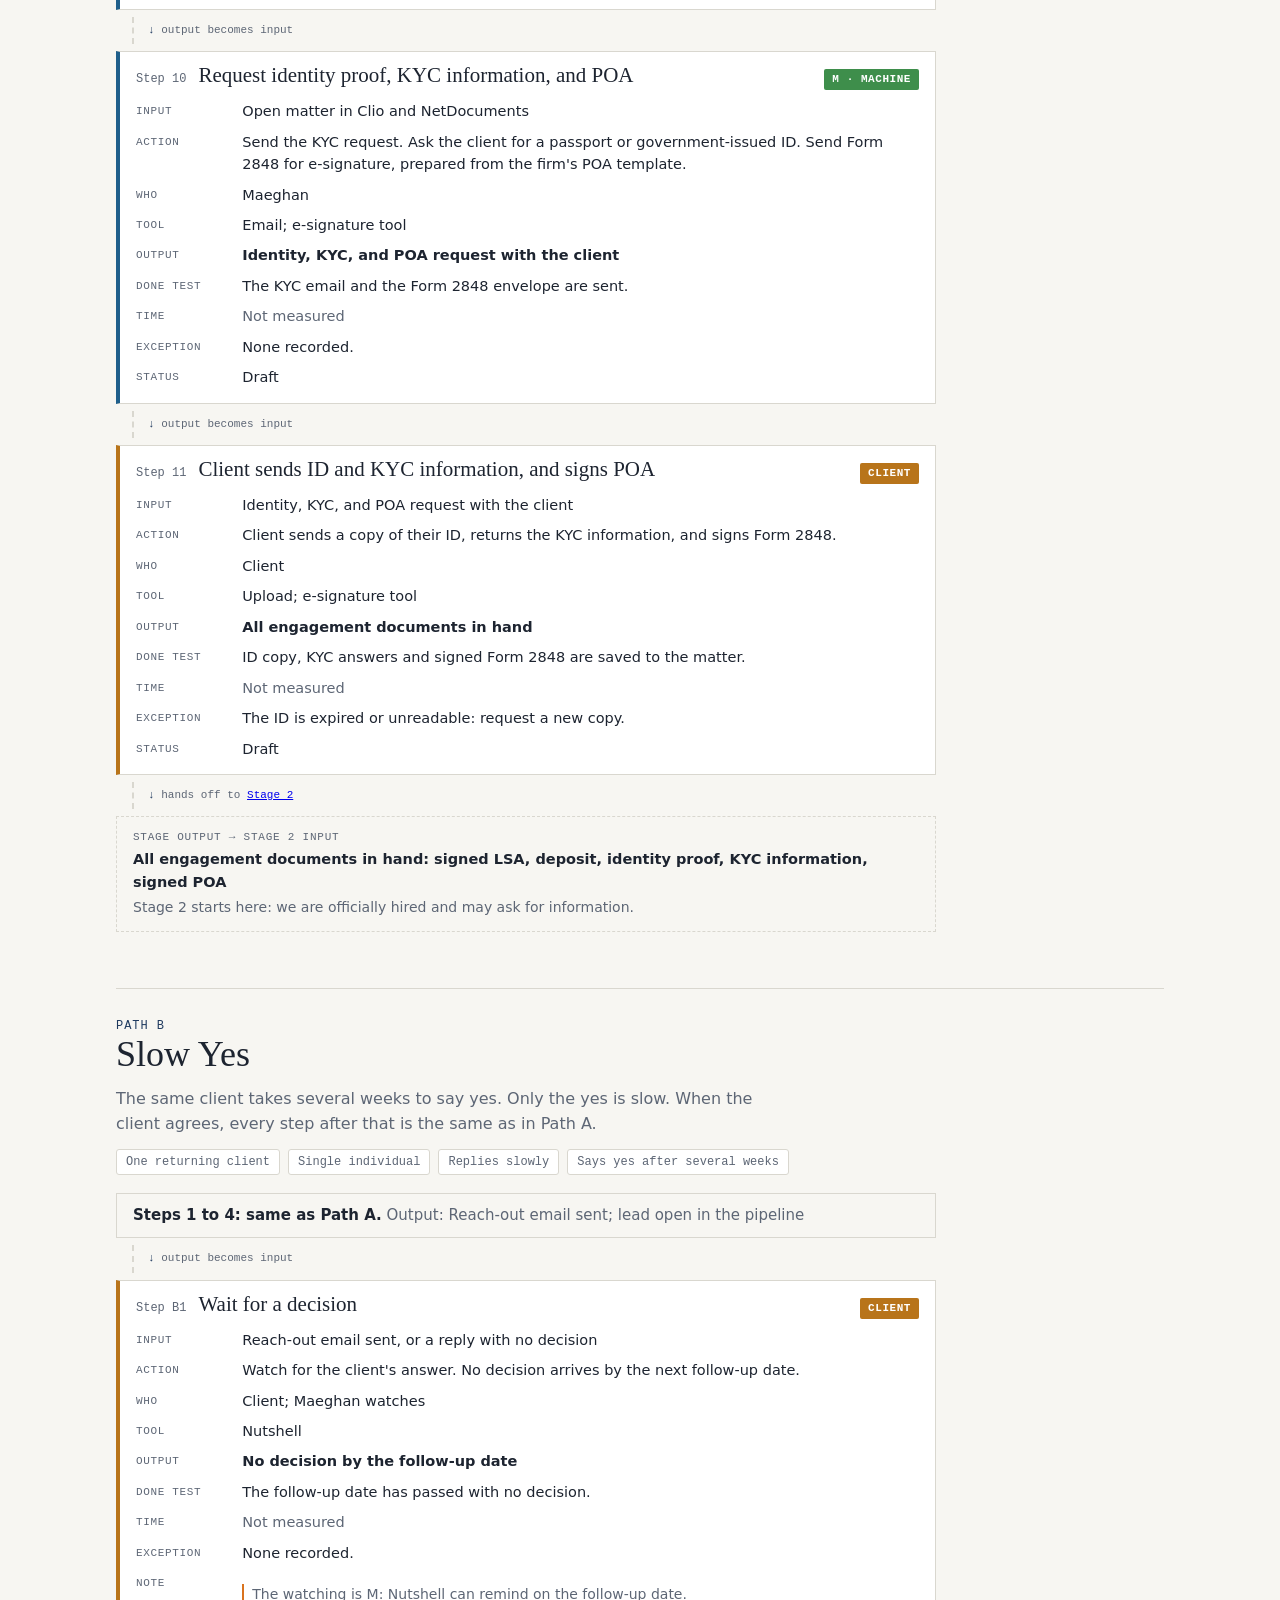
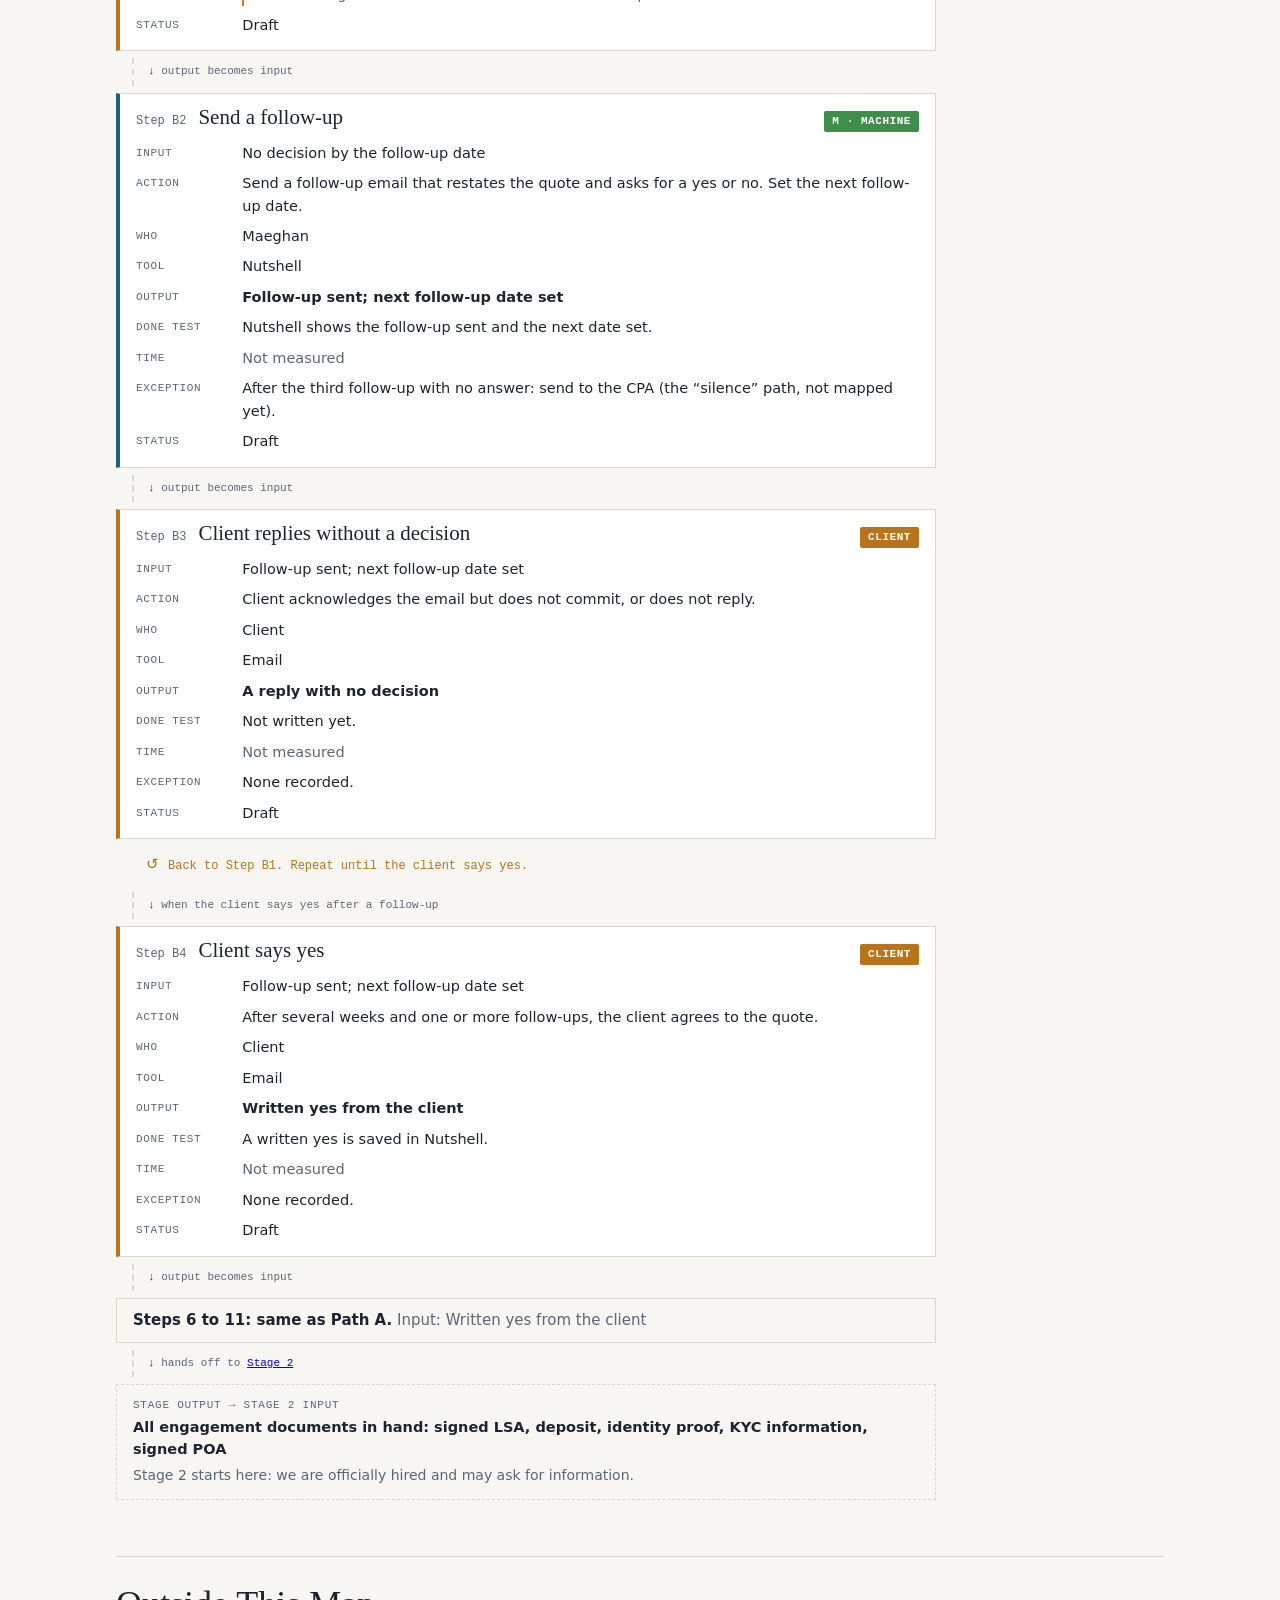
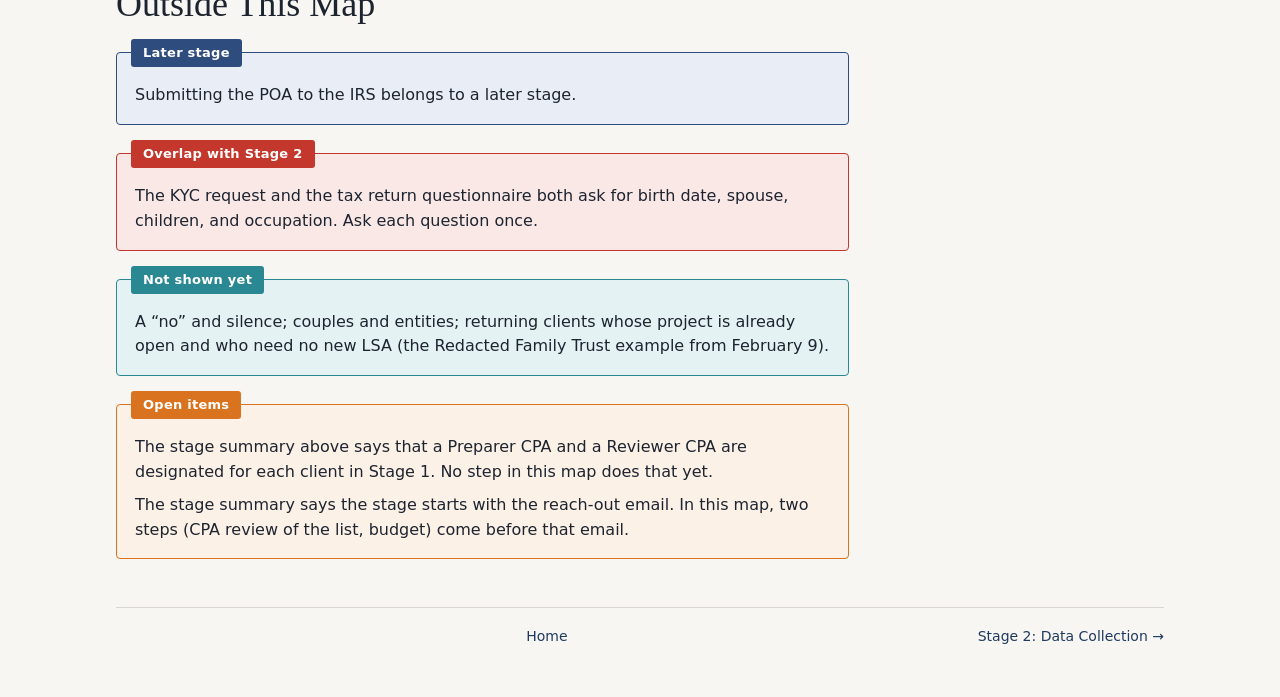
==== commit b25e9159: "Add menu bar, About page and task cards for Stages 1 to 3 Every page has a top menu bar with Home an" ====
--- a/1-engagement/index.html
+++ b/1-engagement/index.html
@@ -4,12 +4,13 @@
 <meta charset="utf-8">
 <meta name="viewport" content="width=device-width, initial-scale=1">
 <title>Stage 1: Engagement</title>
-<link rel="stylesheet" href="../assets/site.css?v=4">
+<link rel="stylesheet" href="../assets/site.css?v=5">
 </head>
 <body data-stage="1" data-root="../">
+<header class="topbar"><div class="in"><span class="brand">Tax Return Preparation Workflow</span><nav aria-label="Main"><a href="../">Home</a><a href="../about/">About</a></nav></div></header>
 
 <div class="wrap">
-  <p class="crumb"><a href="../">Home</a> · Stage 1 of 9</p>
+  <p class="stageof">Stage 1 of 9</p>
   <h1 id="stageTitle">Stage 1: Engagement</h1>
   <p class="updated" id="updated">Last updated:</p>
 
@@ -23,6 +24,8 @@
       <span class="firm">Firm's clock is running</span>
       <span class="client">Client's clock is running</span>
     </div>
+    <div id="levelKey"></div>
+    <p class="prose" style="color:var(--muted);margin-top:10px">Steps, inputs, actions, tools and outputs are Maeghan's. Level, done test, exception and notes are first guesses by Claude (2026-11-08). Correct them.</p>
     <nav class="tabs" aria-label="Paths"><a href="#pathA">Path A: Prompt yes</a><a href="#pathB">Path B: Slow yes</a></nav>
   </section>
 
@@ -61,48 +64,23 @@
   <nav class="pager" id="pager"></nav>
 </div>
 
-<script src="../assets/stages.js?v=4"></script>
+<script src="../assets/stages.js?v=5"></script>
+<script src="../assets/cards.js?v=5"></script>
 <script>
 const START = {lab:"Stage input", text:"Last year's client list", sub:"Clients the firm prepared returns for last year."};
 const END = {lab:"Stage output → Stage 2 input", text:"All engagement documents in hand: signed LSA, deposit, identity proof, KYC information, signed POA", sub:"Stage 2 starts here: we are officially hired and may ask for information."};
-const STEPS = [
- {name:"Review the list with the CPAs", input:"Last year's client list", action:"Send each CPA the project list. Each CPA marks who to contact, who not to contact, and any notes.", who:"Maeghan, then each CPA", tool:"Excel (project list)", output:"Reach-out list with this client marked to contact"},
- {name:"Set the budget", input:"Reach-out list with this client marked to contact", action:"Prepare a budget estimate for this client's returns. William approves it.", who:"Maeghan prepares; William approves", tool:"Excel (reach-out list)", output:"Approved budget quote"},
- {name:"Check contact rules", input:"Approved budget quote", action:"Check the client's Clio record for contact rules.", who:"Maeghan", tool:"Clio", output:"Approved quote with confirmed recipient and contact method"},
- {name:"Send the reach-out email", input:"Approved quote with confirmed recipient and contact method", action:"Email the client: do you want us to prepare your returns this year? Include the quote.", who:"Maeghan", tool:"Nutshell", output:"Reach-out email sent; lead open in the pipeline"},
- {name:"Client says yes", input:"Reach-out email sent; lead open in the pipeline", action:"Client replies promptly and agrees to the quote.", who:"Client", tool:"Email", output:"Written yes from the client", client:true},
- {name:"Prepare the LSA", input:"Written yes from the client", action:"Draft the Legal Services Agreement from the approved quote and the forms in scope.", who:"Maeghan", tool:"LSA template", output:"LSA ready to send"},
- {name:"Send the LSA and deposit request", input:"LSA ready to send", action:"Send the LSA for signature with the deposit request.", who:"Maeghan", tool:"E-signature tool", output:"LSA and deposit request with the client"},
- {name:"Client signs and pays", input:"LSA and deposit request with the client", action:"Client signs the LSA and sends the deposit.", who:"Client", tool:"E-signature tool; trust account", output:"Signed LSA and deposit received", client:true},
- {name:"Open the project", input:"Signed LSA and deposit received", action:"Open the matter in Clio and NetDocuments, and mark the Nutshell lead won.", who:"Maeghan", tool:"Clio, NetDocuments, Nutshell", output:"Open matter in Clio and NetDocuments"},
- {name:"Request identity proof, KYC information, and POA", input:"Open matter in Clio and NetDocuments", action:"Send the KYC request. Ask the client for a passport or government-issued ID. Send Form 2848 for e-signature, prepared from the firm's POA template.", who:"Maeghan", tool:"Email; e-signature tool", output:"Identity, KYC, and POA request with the client"},
- {name:"Client sends ID and KYC information, and signs POA", input:"Identity, KYC, and POA request with the client", action:"Client sends a copy of their ID, returns the KYC information, and signs Form 2848.", who:"Client", tool:"Upload; e-signature tool", output:"All engagement documents in hand", client:true}
-];
-const B = [
- {name:"Wait for a decision", input:"Reach-out email sent, or a reply with no decision", action:"Watch for the client's answer. No decision arrives by the next follow-up date.", who:"Client; Maeghan watches", tool:"Nutshell", output:"No decision by the follow-up date", client:true},
- {name:"Send a follow-up", input:"No decision by the follow-up date", action:"Send a follow-up email that restates the quote and asks for a yes or no. Set the next follow-up date.", who:"Maeghan", tool:"Nutshell", output:"Follow-up sent; next follow-up date set"},
- {name:"Client replies without a decision", input:"Follow-up sent; next follow-up date set", action:"Client acknowledges the email but does not commit, or does not reply.", who:"Client", tool:"Email", output:"A reply with no decision", client:true}
-];
-const B4 = {name:"Client says yes", input:"Follow-up sent; next follow-up date set", action:"After several weeks and one or more follow-ups, the client agrees to the quote.", who:"Client", tool:"Email", output:"Written yes from the client", client:true};
-
-const bound = b => `<li class="bound"><div class="lab">${b.lab}</div><div class="txt">${b.text}</div><div class="sub">${b.sub}</div></li>`;
-const seam = t => `<li class="handoff">${t}</li>`;
-const card = (label,s) => `<li><article class="s1 ${s.client?'client':'firm'}"><header><span class="id">${label}</span><h3>${s.name}</h3><span class="pill">${s.client?'Client':'Firm'}</span></header>
-  <dl><dt>Input</dt><dd>${s.input}</dd><dt>Action</dt><dd>${s.action}</dd><dt>Who</dt><dd>${s.who}</dd><dt>Tool</dt><dd>${s.tool}</dd><dt>Output</dt><dd class="out">${s.output}</dd></dl></article></li>`;
-const toStage2 = `<li class="handoff">hands off to <a href="../2-data-collection/">Stage 2</a></li>`;
-
-let a = bound(START);
-STEPS.forEach((s,i)=>{ a += seam(i===0?'hands off':'output becomes input') + card('Step '+(i+1), s); });
-a += toStage2 + bound(END);
-document.getElementById('chainA').innerHTML = a;
-
-let b = `<li class="same"><strong>Steps 1 to 4: same as Path A.</strong> Output: Reach-out email sent; lead open in the pipeline</li>`;
-B.forEach(s=>{ b += seam('output becomes input') + card('Step B'+(B.indexOf(s)+1), s); });
-b += `<li class="repeat">Back to Step B1. Repeat until the client says yes.</li>`;
-b += seam('when the client says yes after a follow-up') + card('Step B4', B4);
-b += seam('output becomes input') + `<li class="same"><strong>Steps 6 to 11: same as Path A.</strong> Input: Written yes from the client</li>`;
-b += toStage2 + bound(END);
-document.getElementById('chainB').innerHTML = b;
+const toStage2 = {seam:'hands off to <a href="../2-data-collection/">Stage 2</a>'};
+document.getElementById('levelKey').innerHTML = levelKey();
+renderCards(document.getElementById('chainA'), [{bound:START},{seam:'hands off'}, ...CARDS.s1A, toStage2, {bound:END}]);
+const B = CARDS.s1B;
+renderCards(document.getElementById('chainB'), [
+  {same:'<strong>Steps 1 to 4: same as Path A.</strong> Output: Reach-out email sent; lead open in the pipeline'},
+  {seam:'output becomes input'}, B[0], B[1], B[2],
+  {repeat:'Back to Step B1. Repeat until the client says yes.'},
+  {seam:'when the client says yes after a follow-up'}, B[3],
+  {seam:'output becomes input'},
+  {same:'<strong>Steps 6 to 11: same as Path A.</strong> Input: Written yes from the client'},
+  toStage2, {bound:END}]);
 </script>
 </body>
 </html>
--- a/assets/site.css
+++ b/assets/site.css
@@ -215,3 +215,22 @@
 .tabs a{font-family:var(--mono);font-size:12px;padding:5px 10px;border:1px solid var(--ink);color:var(--ink);text-decoration:none;border-radius:3px}
 .tabs a:hover,.tabs a:focus-visible{background:var(--firm-bg)}
 @media (max-width:520px){.s1 dl,.summary dl{grid-template-columns:1fr;gap:2px}.s1 dd,.summary dd{margin-bottom:8px}.s1 .pill{margin-left:0}}
+
+/* Top menu bar, on every page */
+.topbar{background:var(--paper);border-bottom:1px solid var(--rule)}
+.topbar .in{max-width:1080px;margin:0 auto;display:flex;flex-wrap:wrap;align-items:center;gap:6px 22px;padding:10px max(16px,env(safe-area-inset-left,0px))}
+.topbar .brand{font-family:var(--display);font-size:20px;margin-right:auto}
+.topbar nav{display:flex;gap:20px}
+.topbar nav a{font-size:16px;font-weight:600;color:var(--link);text-decoration:underline;text-underline-offset:3px}
+.topbar nav a[aria-current="page"]{color:var(--fg);text-decoration:none}
+.topbar nav a:hover,.topbar nav a:focus-visible{text-decoration-thickness:2px}
+.stageof{font-family:var(--mono);font-size:13px;letter-spacing:.06em;text-transform:uppercase;color:var(--muted)}
+/* Task level: J judgment, R rule, M machine, C client */
+.lv{margin-left:auto;font-family:var(--mono);font-size:11px;letter-spacing:.05em;text-transform:uppercase;padding:2px 8px;border-radius:2px;font-weight:600;color:#fff;white-space:nowrap}
+.lv-j{background:#b3261e} .lv-r{background:#1f5f8b} .lv-m{background:#3e8e4b} .lv-c{background:#b8741a}
+.levelkey{display:flex;flex-wrap:wrap;gap:8px 16px;margin-top:14px;font-size:14px;color:var(--muted);align-items:center}
+.levelkey .lv{margin-left:0}
+.s1 dd.guess{color:var(--muted)}
+.s1 dd.note{border-left:2px solid var(--ae-take);padding-left:8px}
+.routes{margin:4px 0 0;padding-left:18px}
+.routes li+li{margin-top:3px}
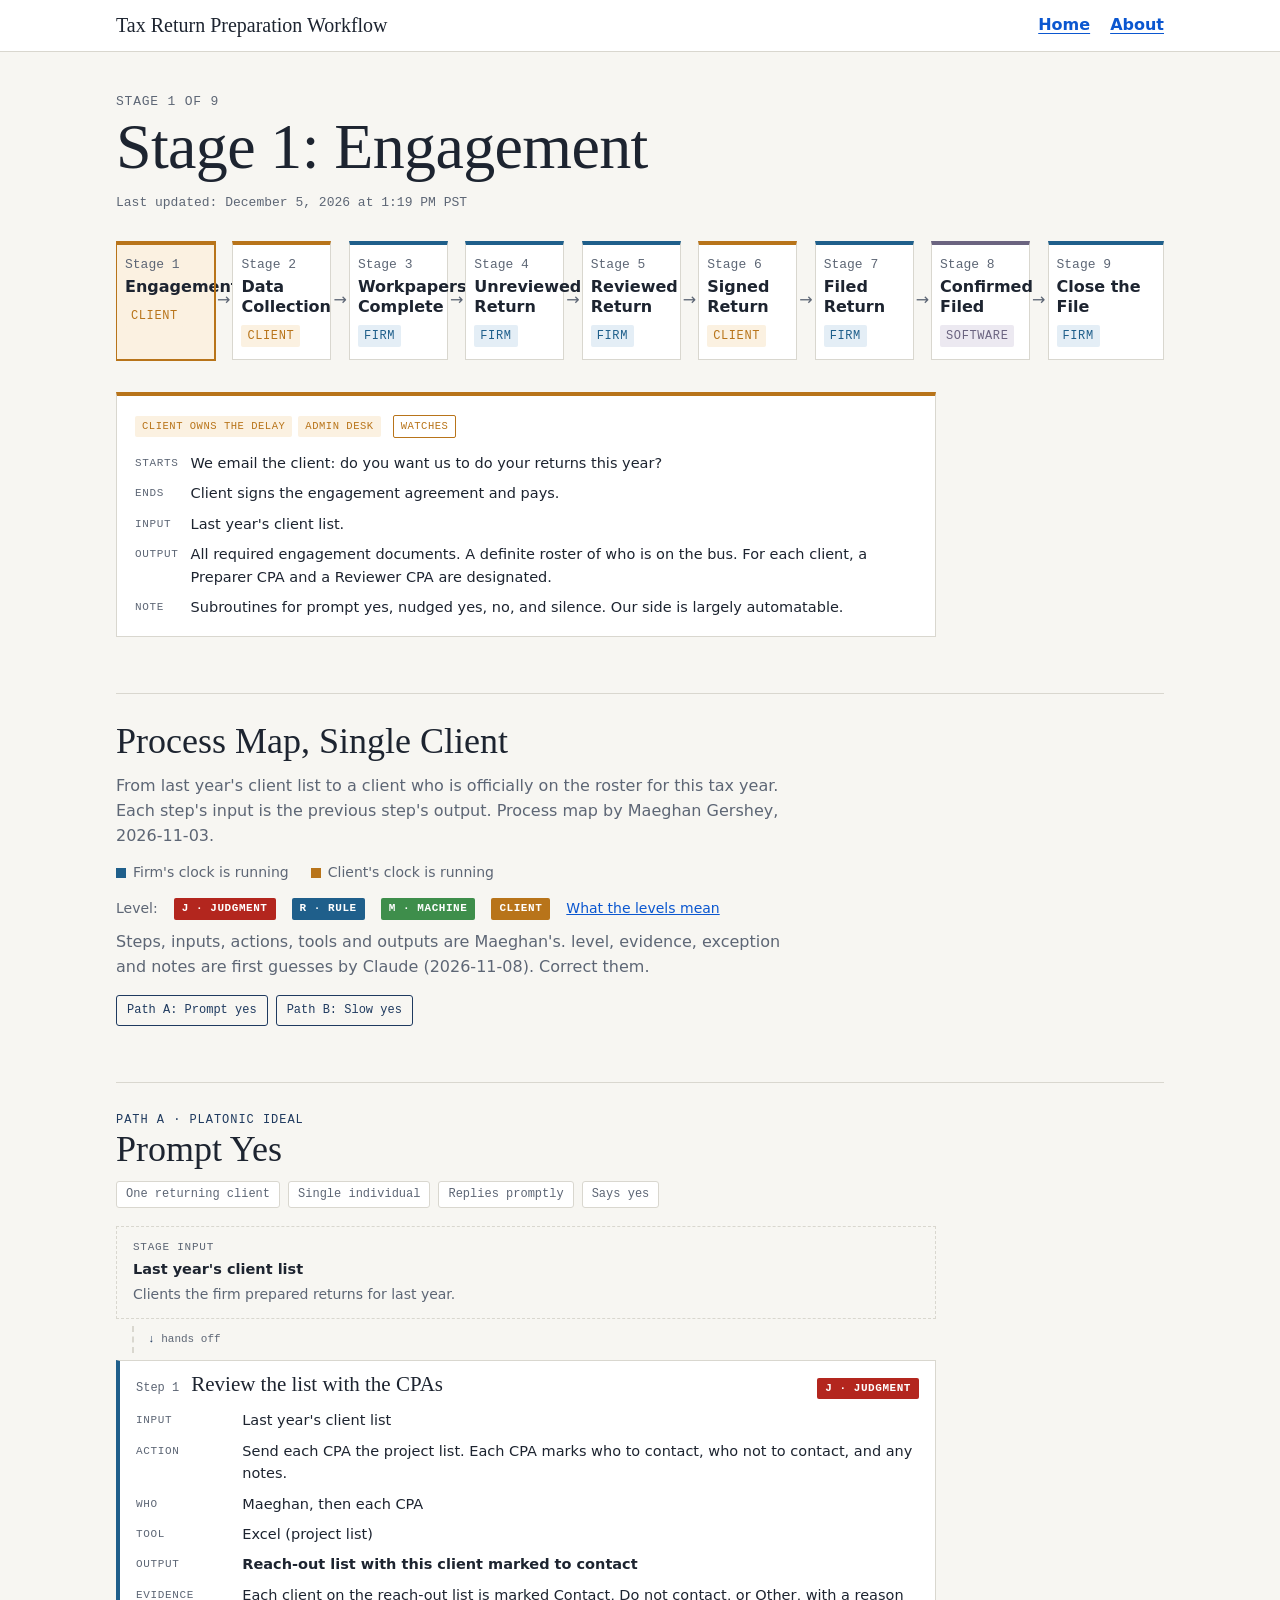
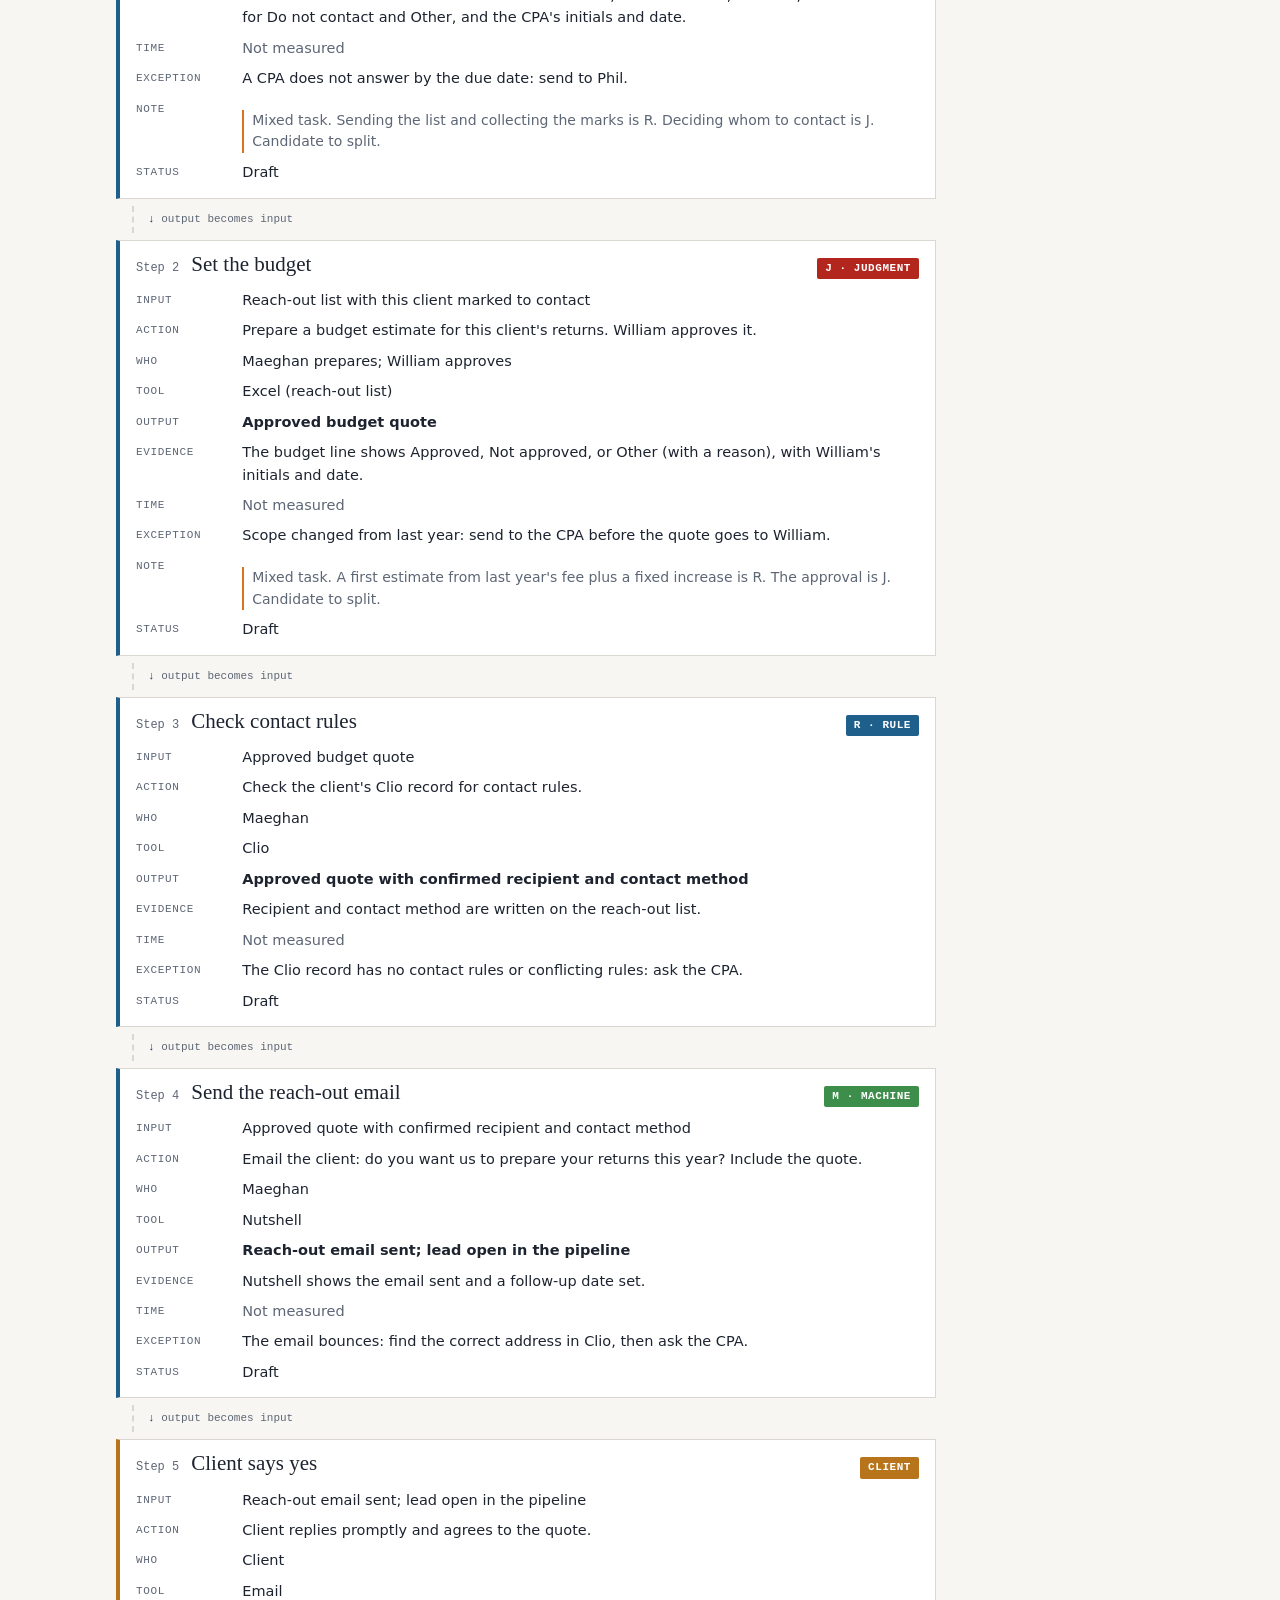
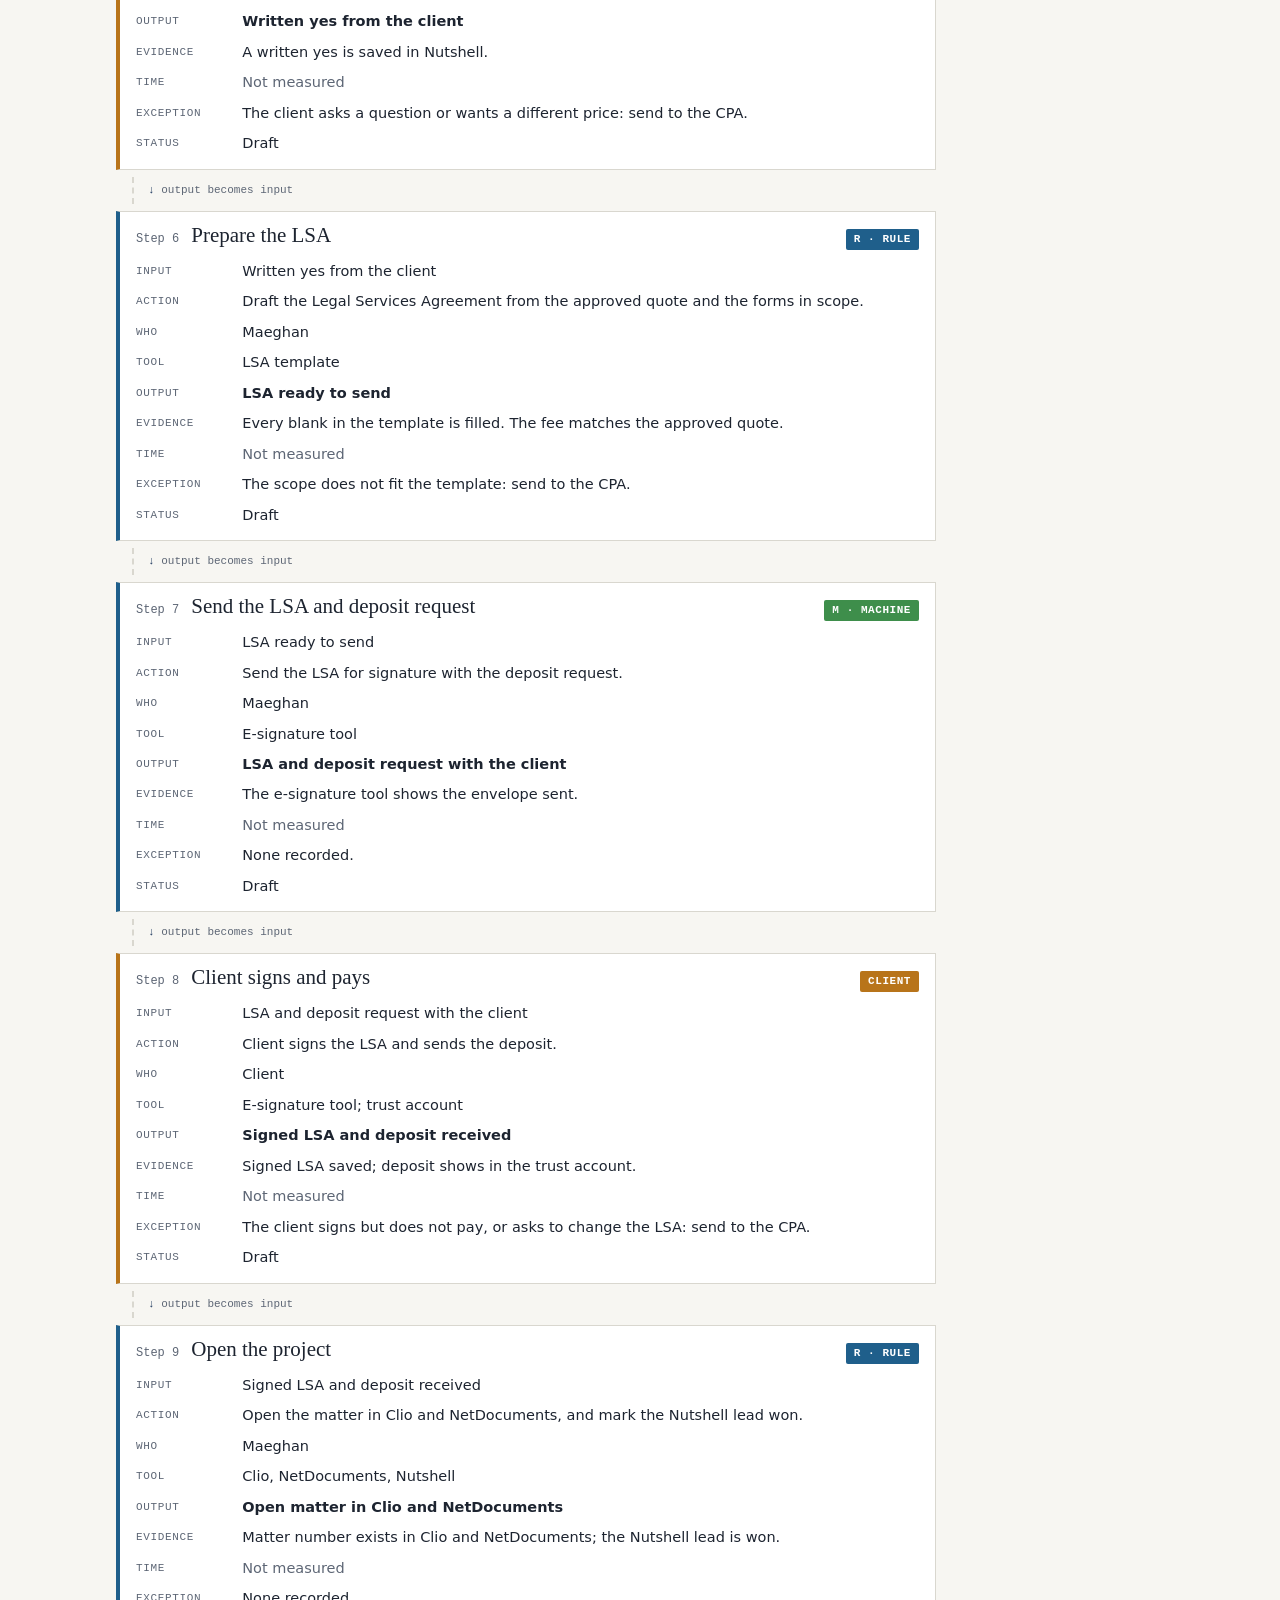
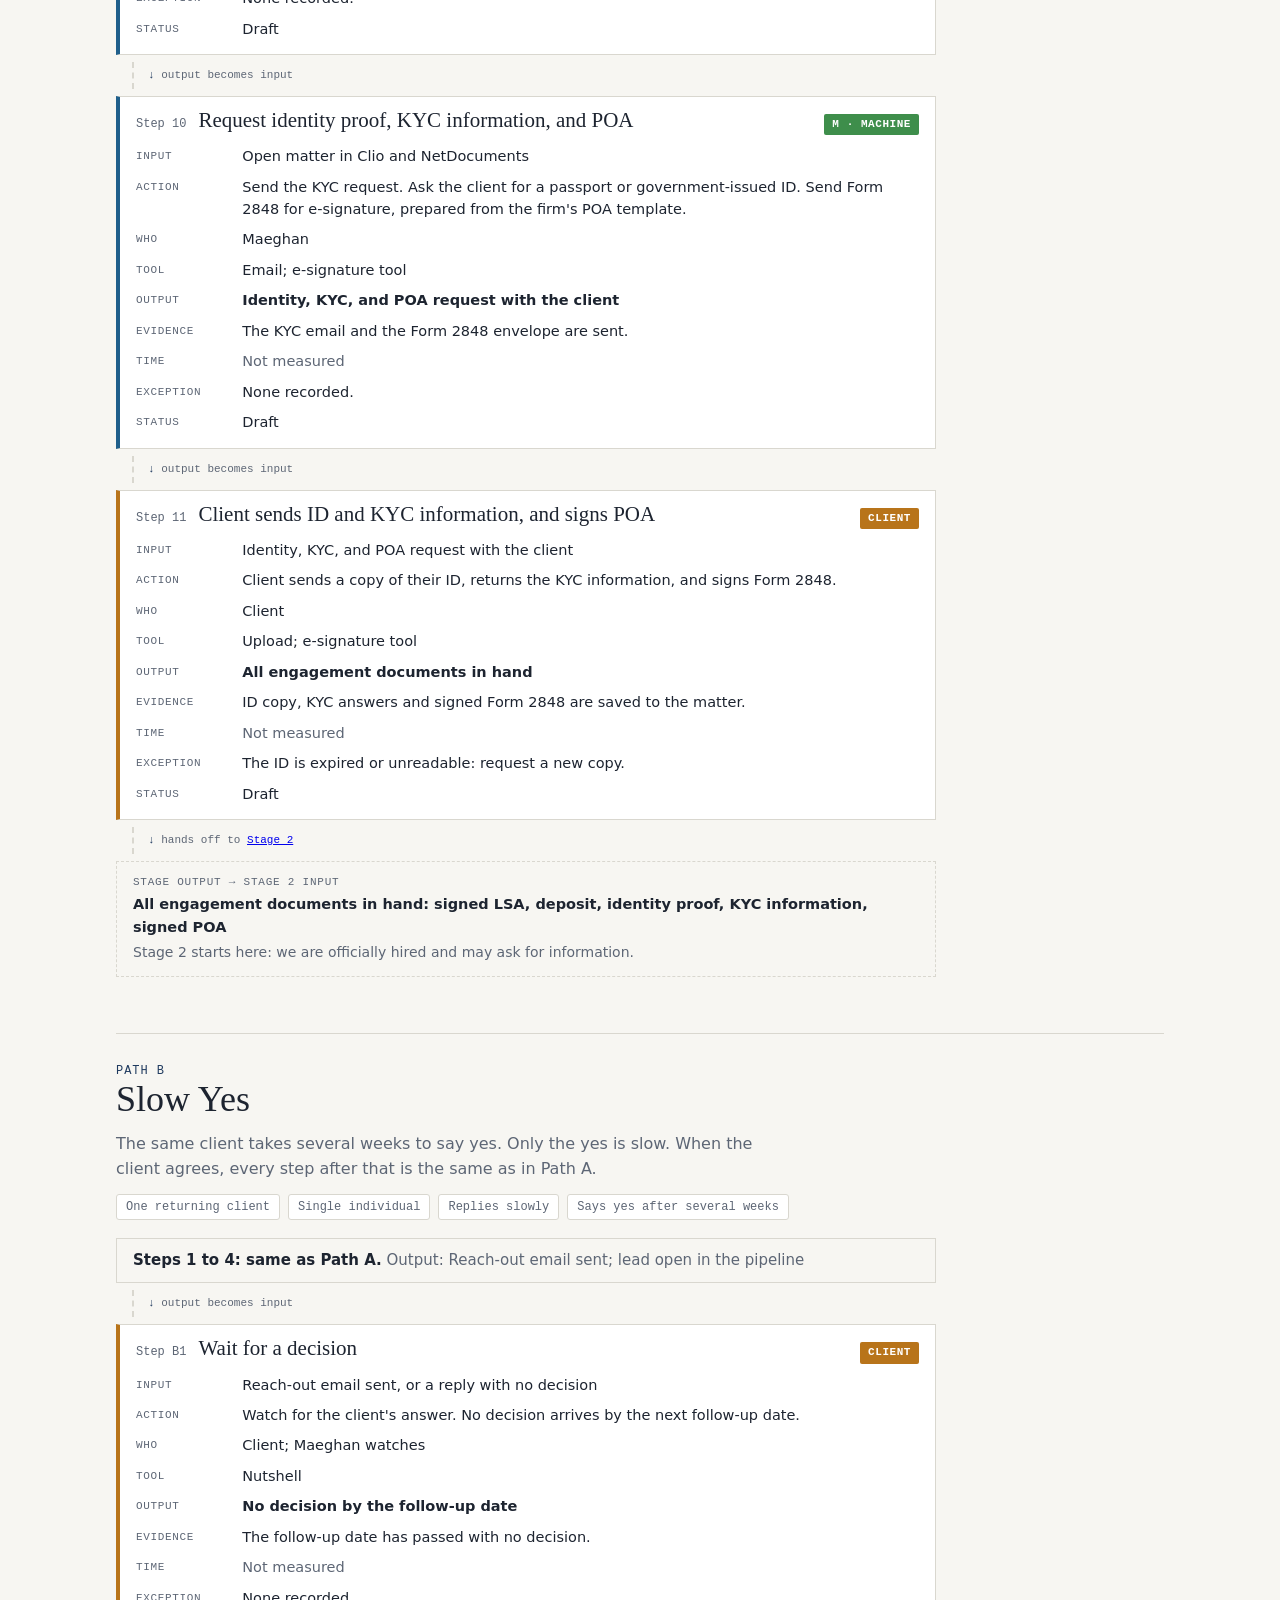
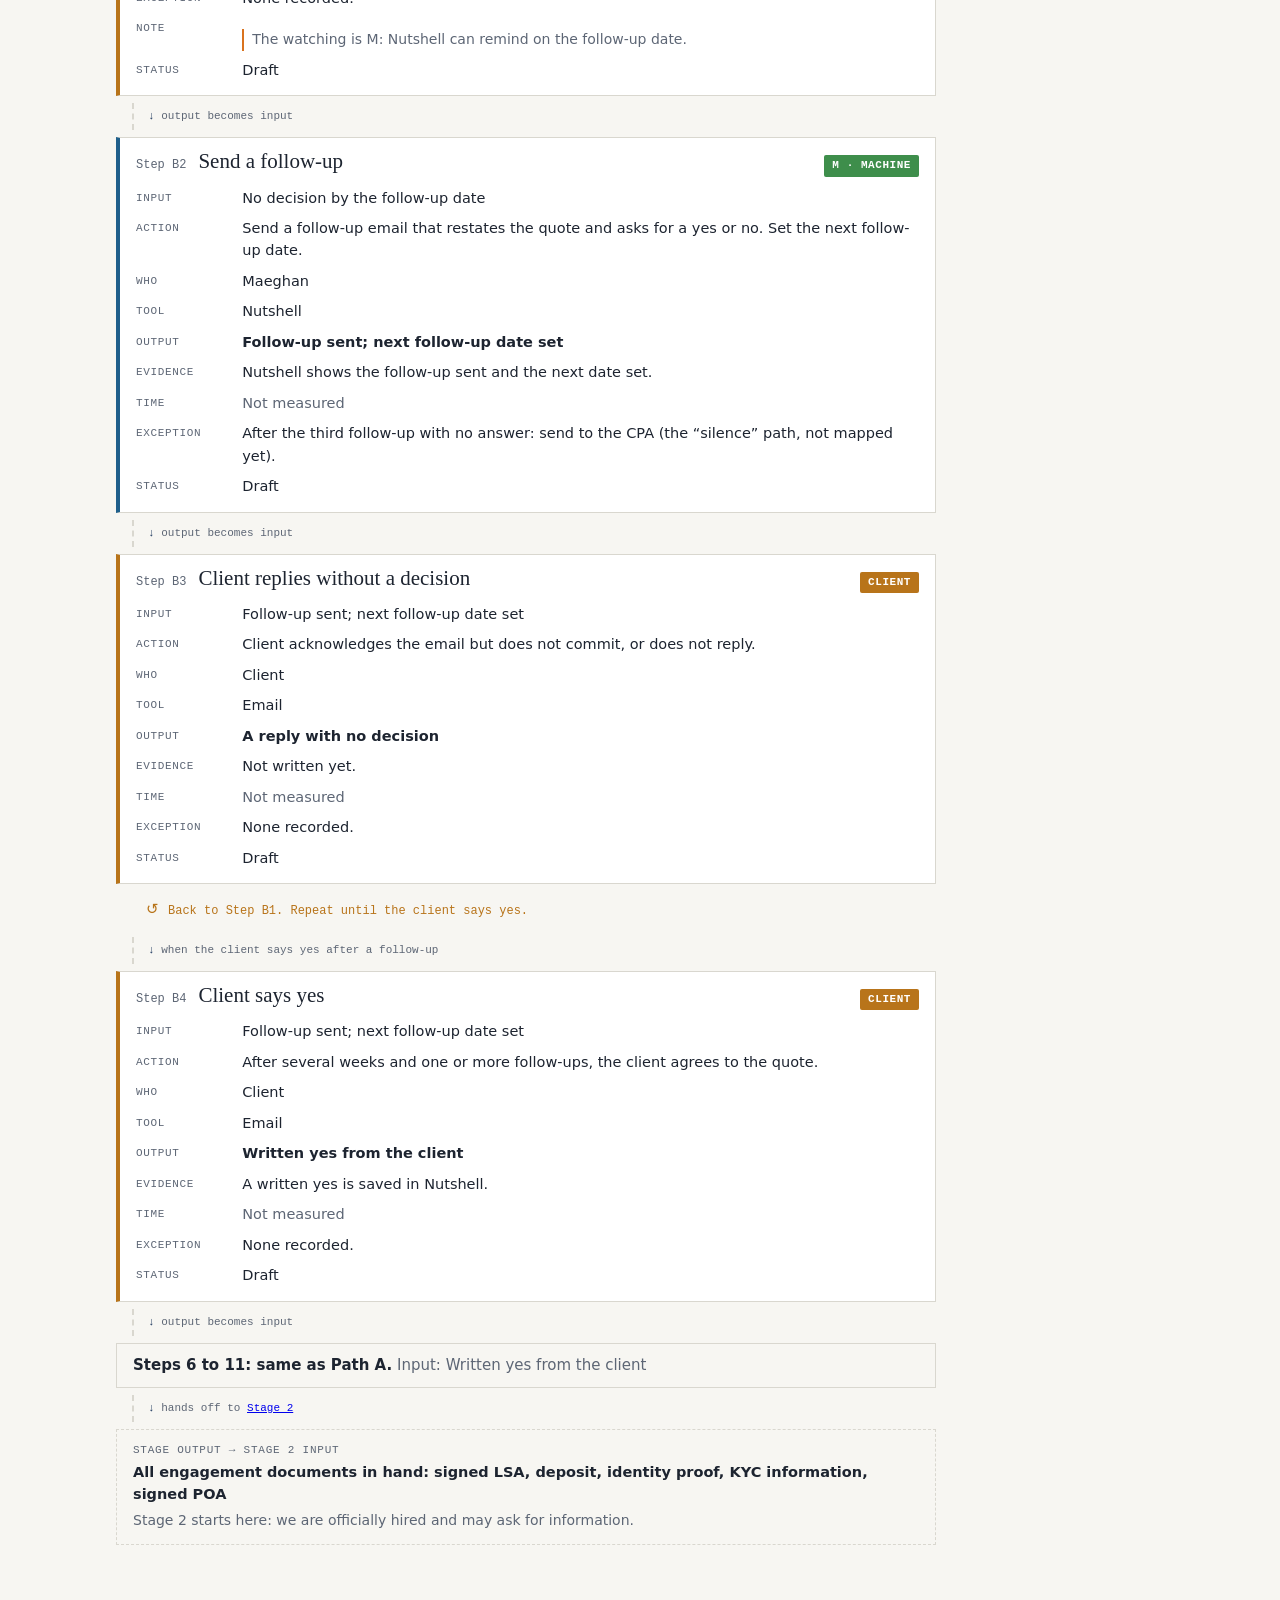
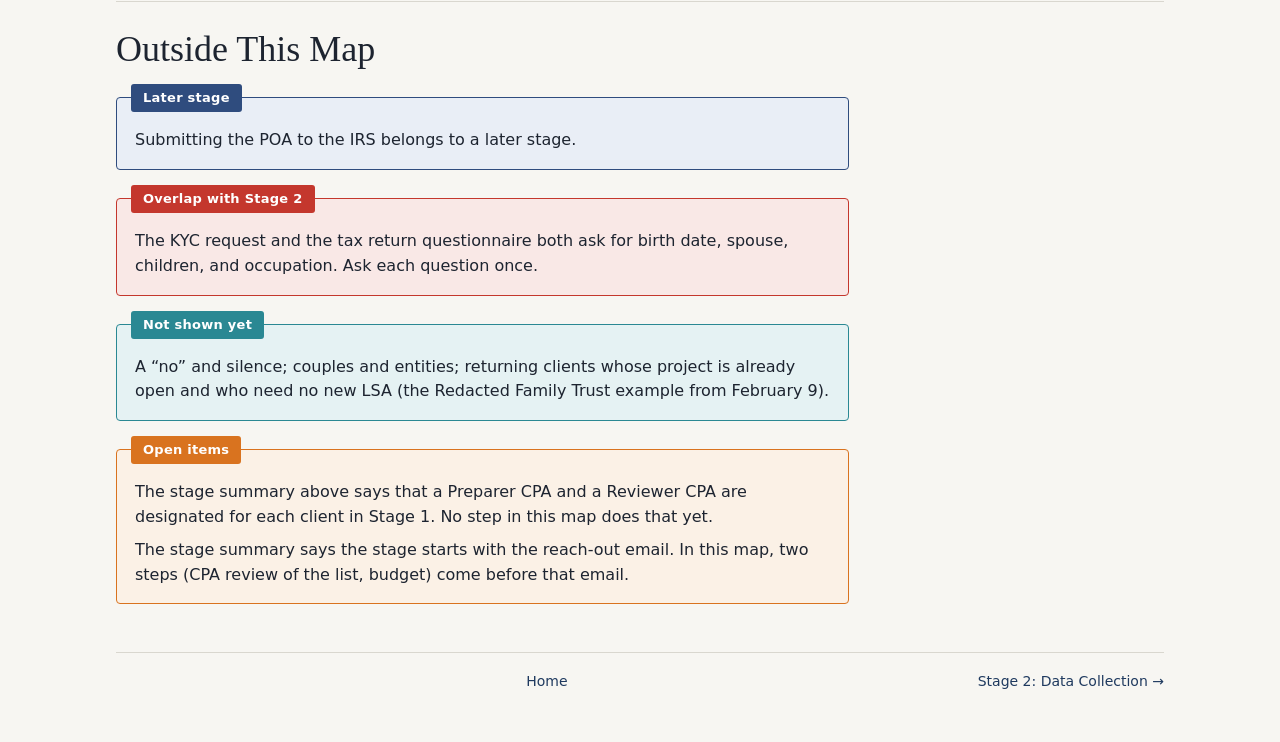
==== commit a9fa2437: "Add the evidence rule: every task leaves a record The About page states the rule and the minimum rec" ====
--- a/1-engagement/index.html
+++ b/1-engagement/index.html
@@ -4,7 +4,7 @@
 <meta charset="utf-8">
 <meta name="viewport" content="width=device-width, initial-scale=1">
 <title>Stage 1: Engagement</title>
-<link rel="stylesheet" href="../assets/site.css?v=5">
+<link rel="stylesheet" href="../assets/site.css?v=6">
 </head>
 <body data-stage="1" data-root="../">
 <header class="topbar"><div class="in"><span class="brand">Tax Return Preparation Workflow</span><nav aria-label="Main"><a href="../">Home</a><a href="../about/">About</a></nav></div></header>
@@ -25,7 +25,7 @@
       <span class="client">Client's clock is running</span>
     </div>
     <div id="levelKey"></div>
-    <p class="prose" style="color:var(--muted);margin-top:10px">Steps, inputs, actions, tools and outputs are Maeghan's. Level, done test, exception and notes are first guesses by Claude (2026-11-08). Correct them.</p>
+    <p class="prose" style="color:var(--muted);margin-top:10px">Steps, inputs, actions, tools and outputs are Maeghan's. level, evidence, exception and notes are first guesses by Claude (2026-11-08). Correct them.</p>
     <nav class="tabs" aria-label="Paths"><a href="#pathA">Path A: Prompt yes</a><a href="#pathB">Path B: Slow yes</a></nav>
   </section>
 
@@ -64,8 +64,8 @@
   <nav class="pager" id="pager"></nav>
 </div>
 
-<script src="../assets/stages.js?v=5"></script>
-<script src="../assets/cards.js?v=5"></script>
+<script src="../assets/stages.js?v=6"></script>
+<script src="../assets/cards.js?v=6"></script>
 <script>
 const START = {lab:"Stage input", text:"Last year's client list", sub:"Clients the firm prepared returns for last year."};
 const END = {lab:"Stage output → Stage 2 input", text:"All engagement documents in hand: signed LSA, deposit, identity proof, KYC information, signed POA", sub:"Stage 2 starts here: we are officially hired and may ask for information."};
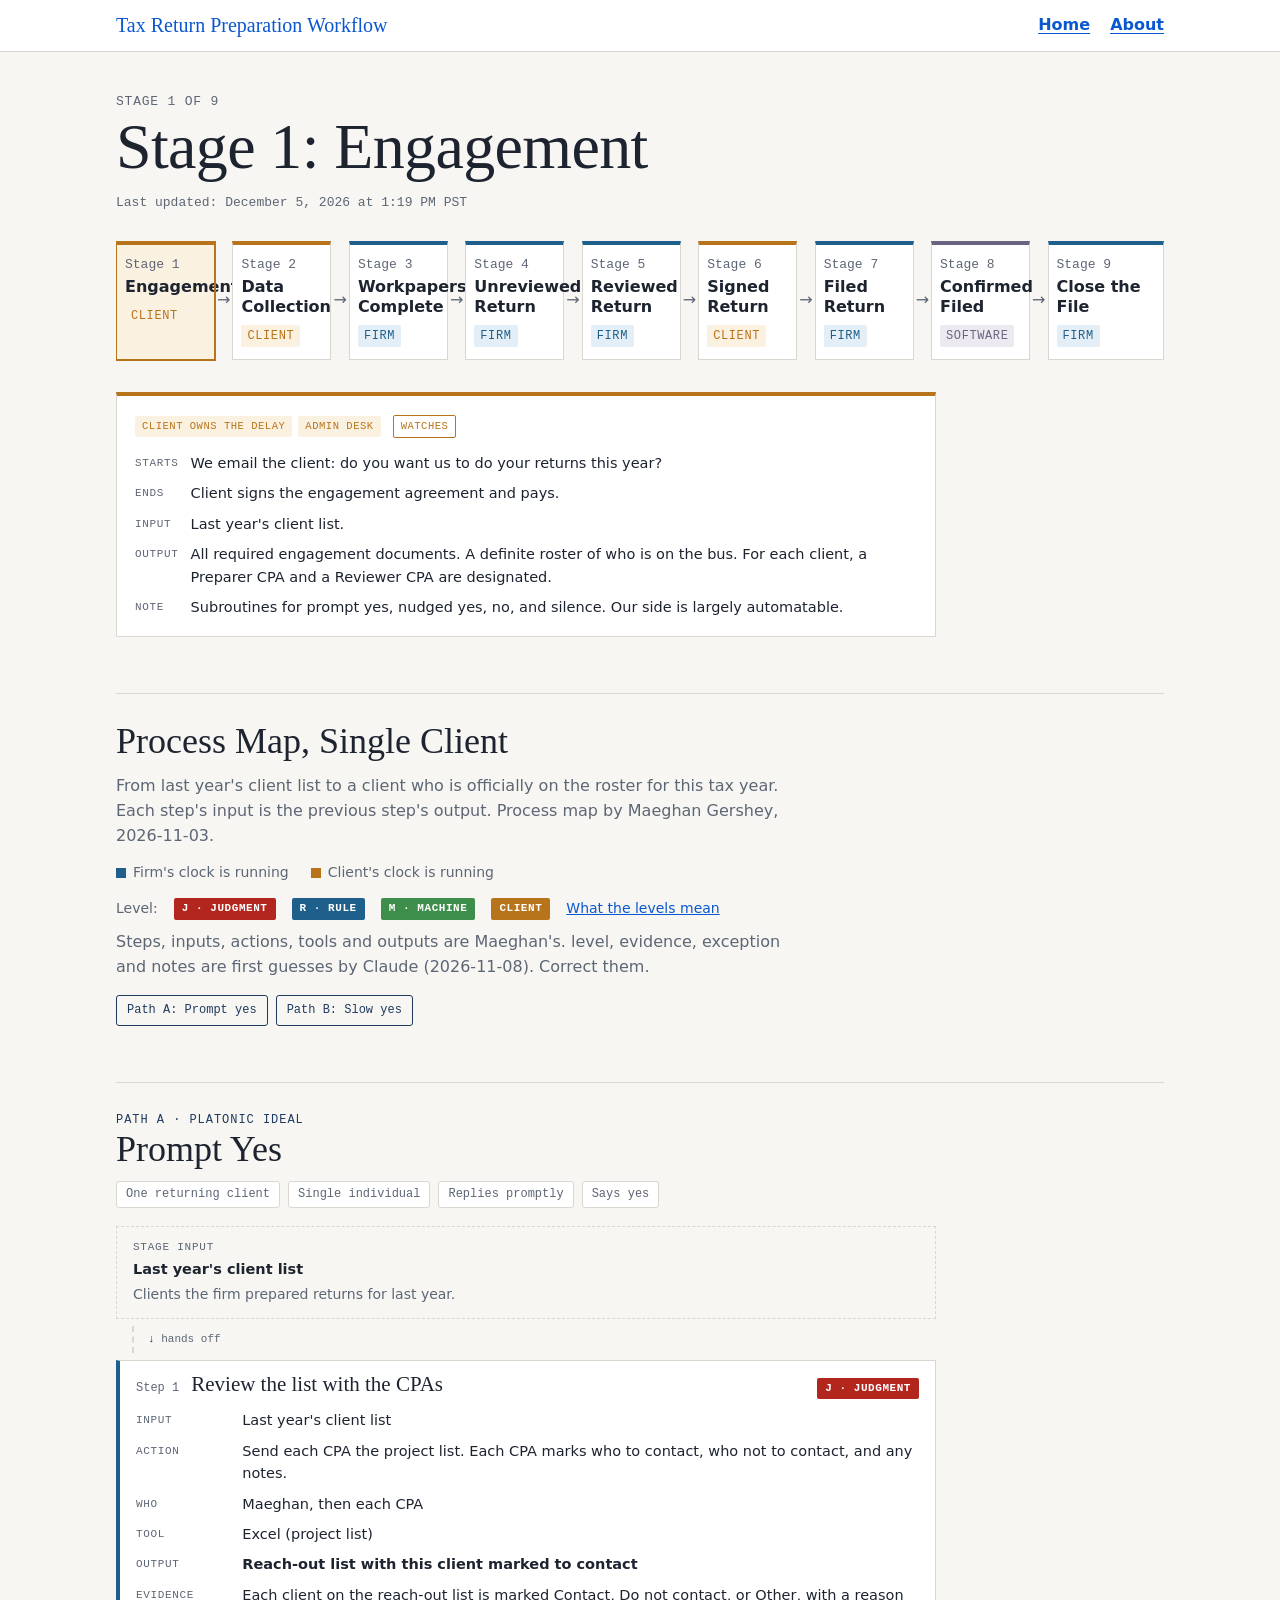
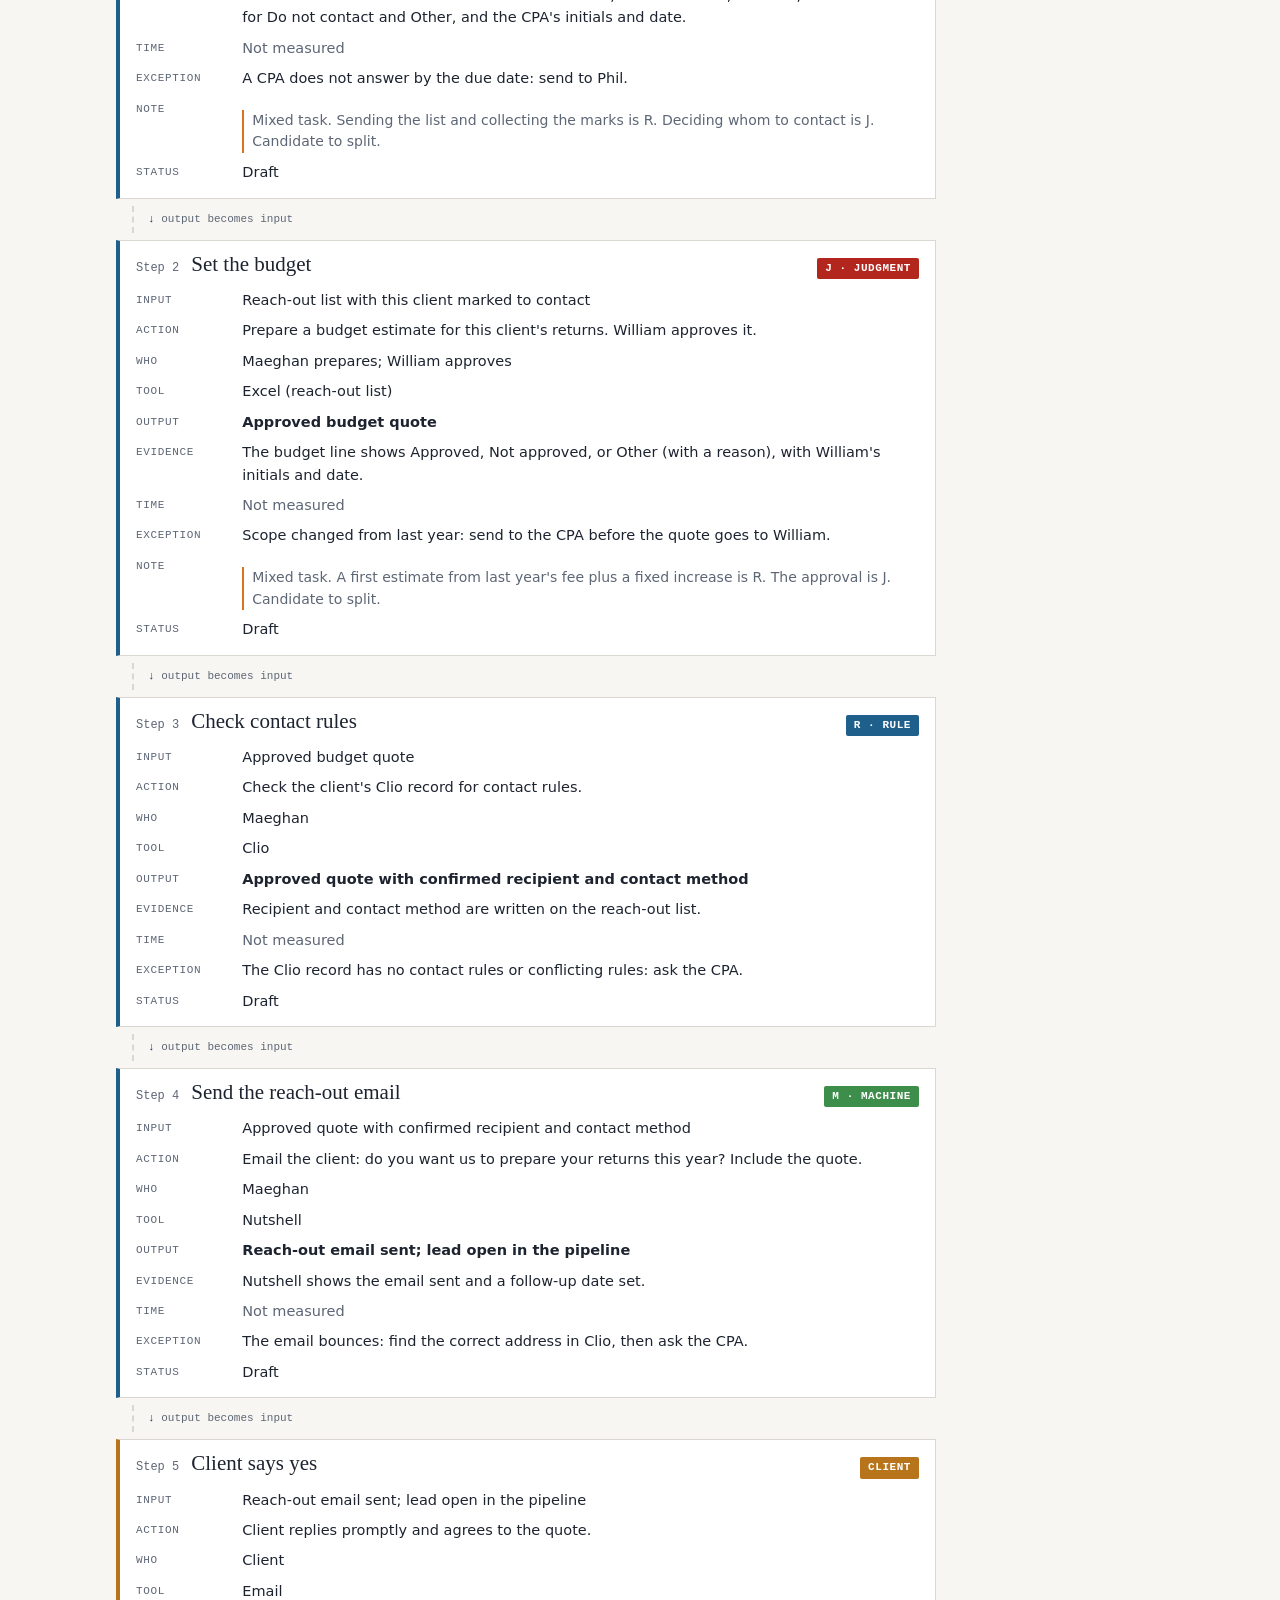
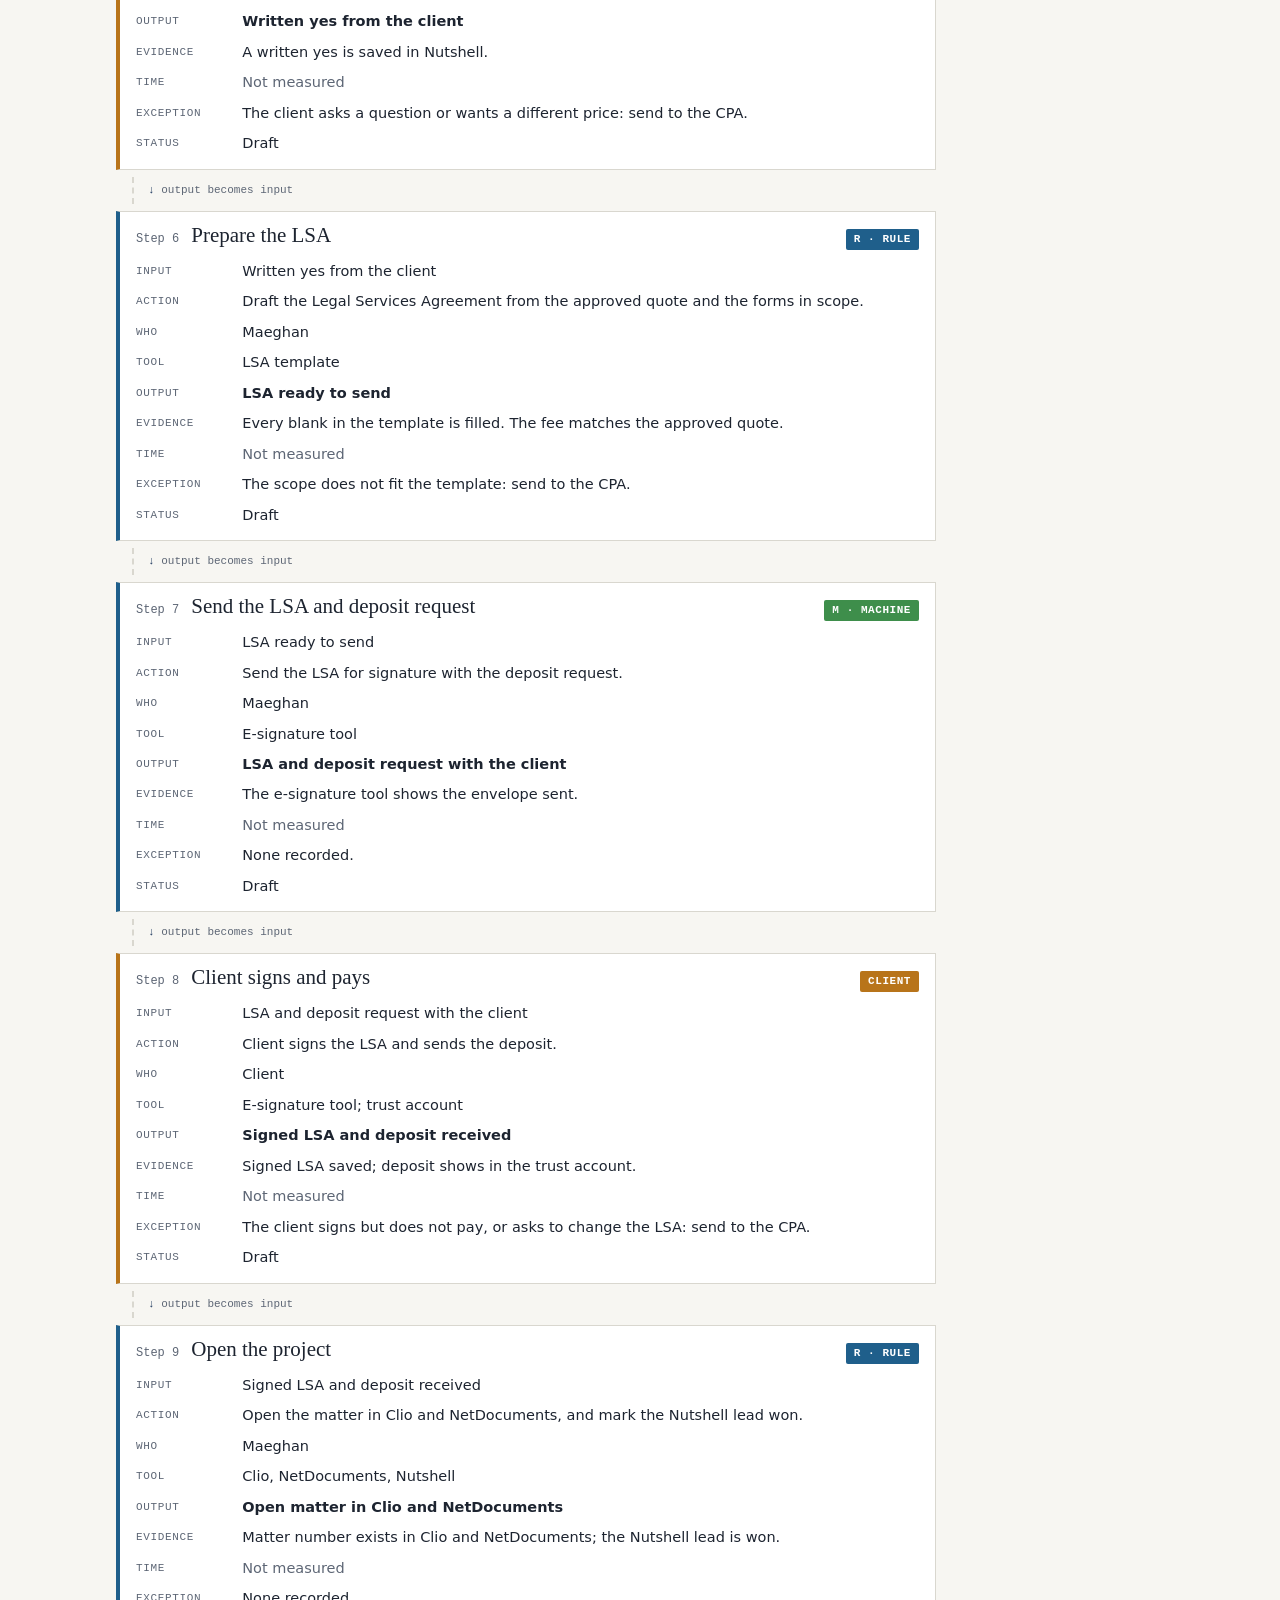
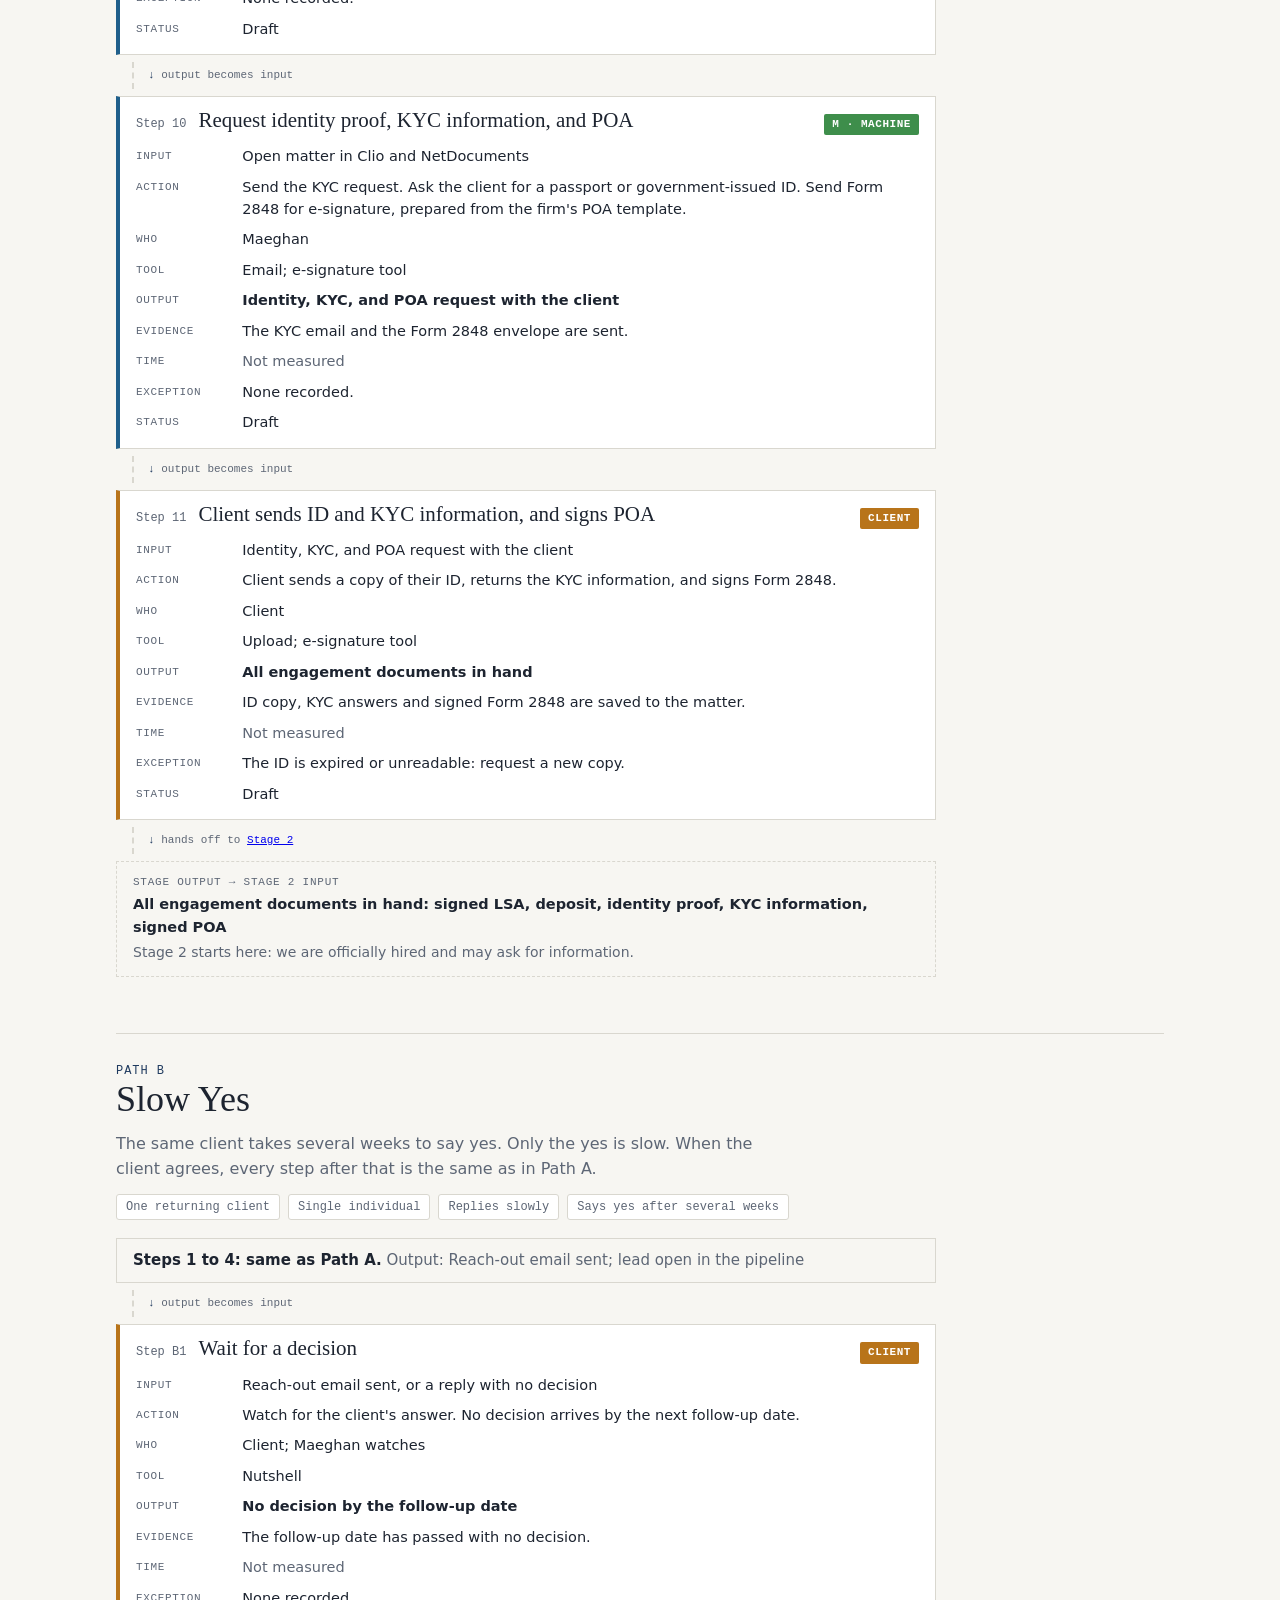
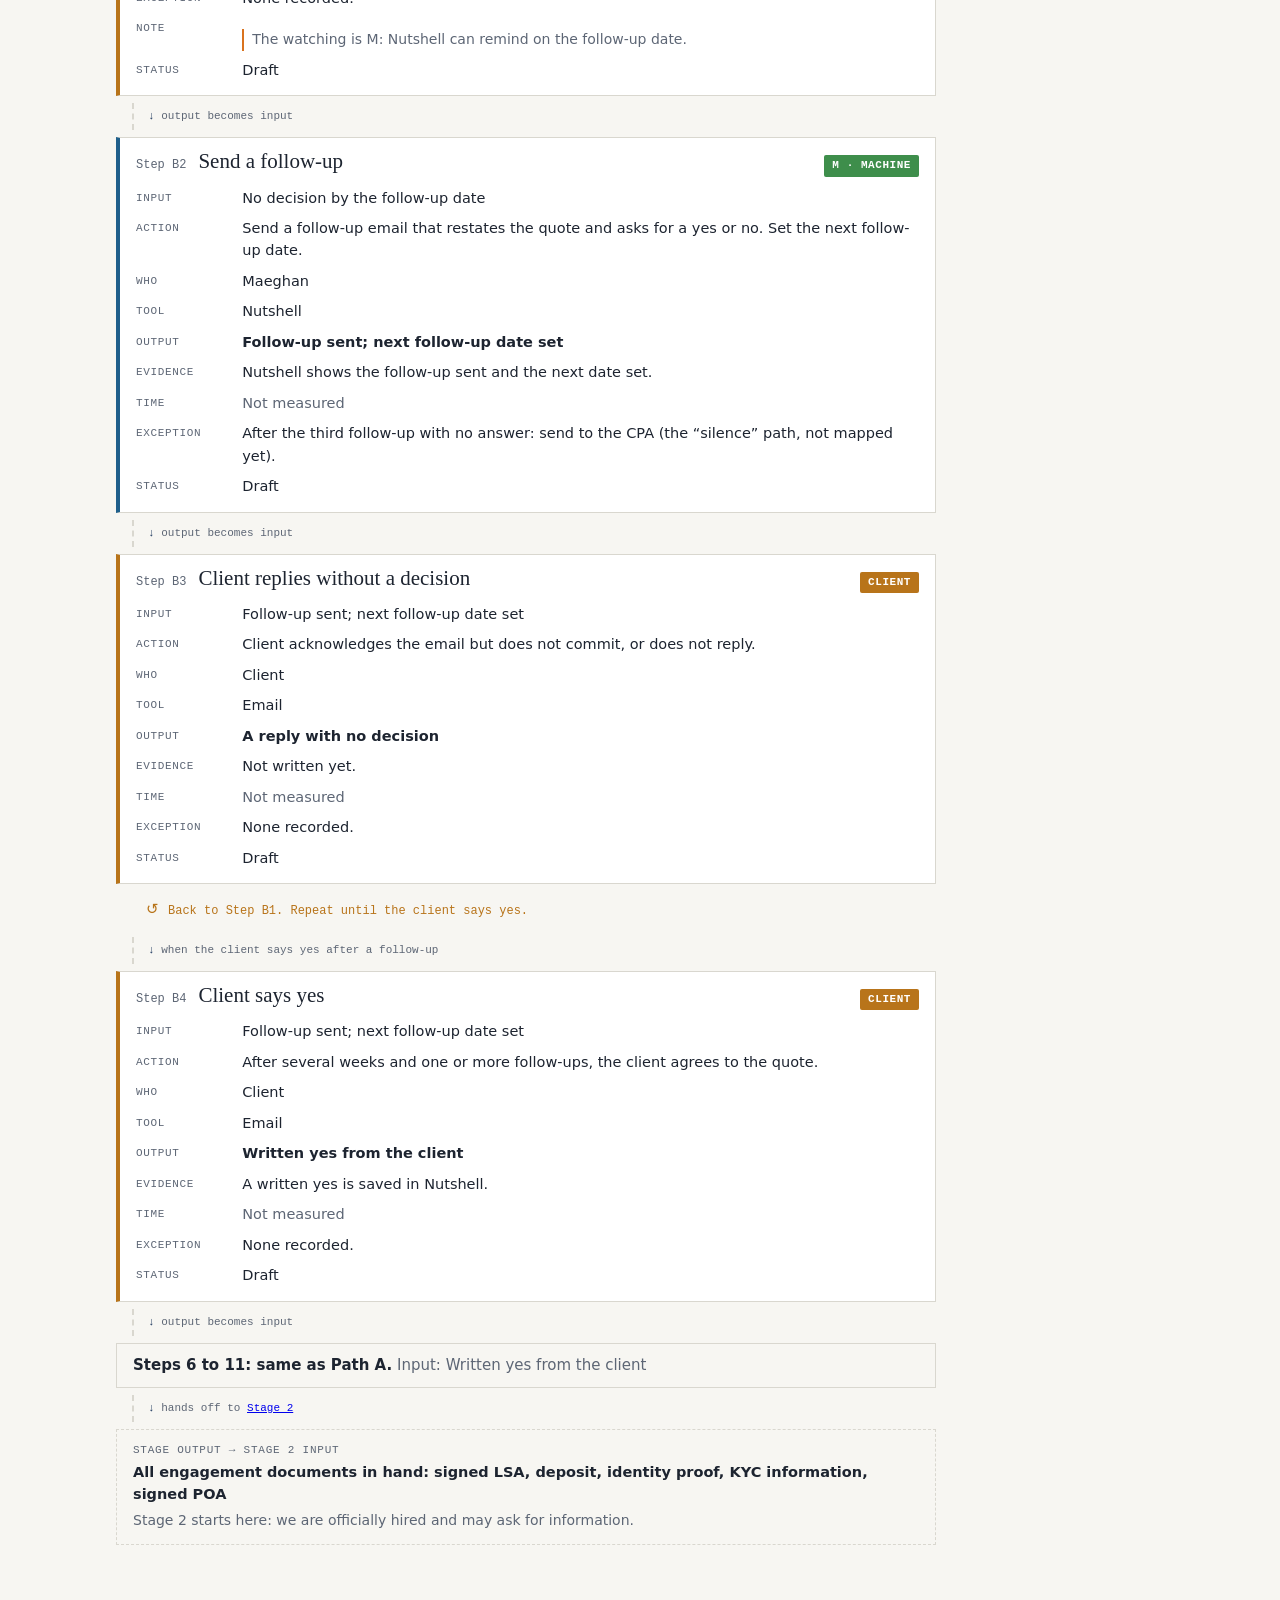
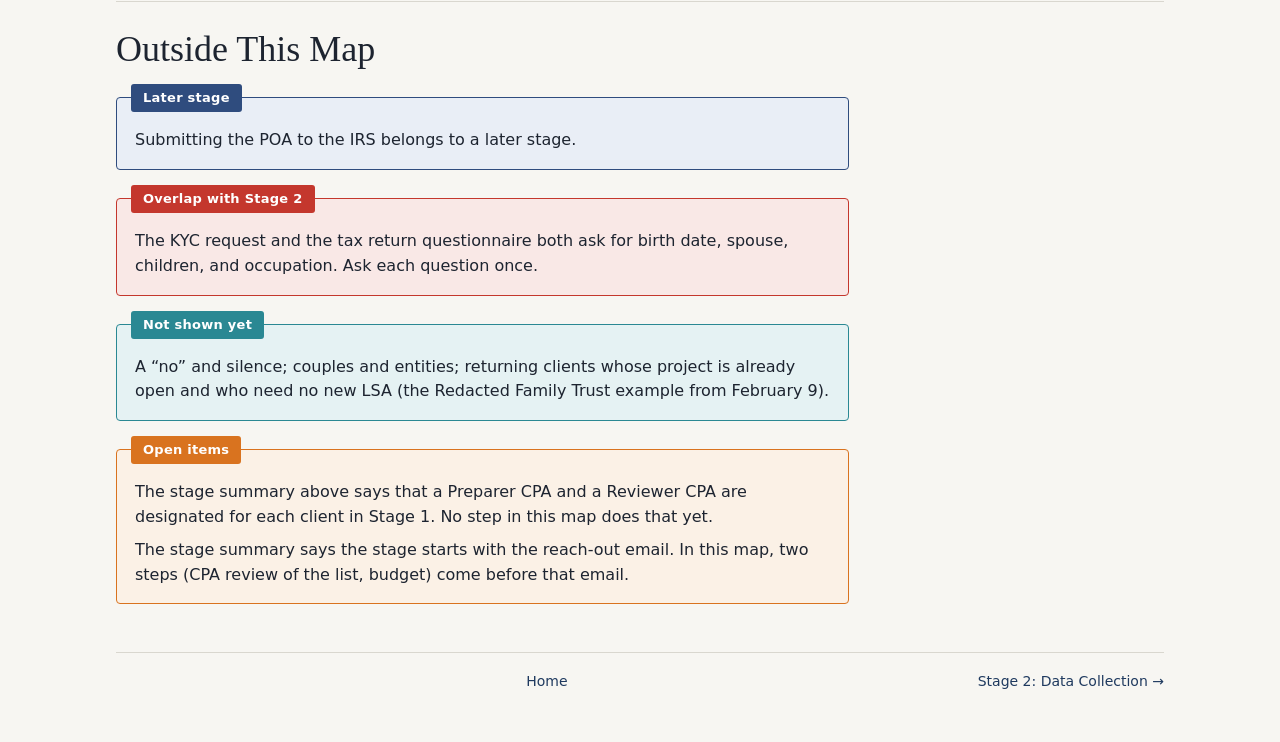
==== commit 249a183d: "Make the site name in the menu bar a link to home Co-Authored-By: Claude Opus 5.5 <noreply@anthropic" ====
--- a/1-engagement/index.html
+++ b/1-engagement/index.html
@@ -4,10 +4,10 @@
 <meta charset="utf-8">
 <meta name="viewport" content="width=device-width, initial-scale=1">
 <title>Stage 1: Engagement</title>
-<link rel="stylesheet" href="../assets/site.css?v=6">
+<link rel="stylesheet" href="../assets/site.css?v=7">
 </head>
 <body data-stage="1" data-root="../">
-<header class="topbar"><div class="in"><span class="brand">Tax Return Preparation Workflow</span><nav aria-label="Main"><a href="../">Home</a><a href="../about/">About</a></nav></div></header>
+<header class="topbar"><div class="in"><a class="brand" href="../">Tax Return Preparation Workflow</a><nav aria-label="Main"><a href="../">Home</a><a href="../about/">About</a></nav></div></header>
 
 <div class="wrap">
   <p class="stageof">Stage 1 of 9</p>
@@ -64,8 +64,8 @@
   <nav class="pager" id="pager"></nav>
 </div>
 
-<script src="../assets/stages.js?v=6"></script>
-<script src="../assets/cards.js?v=6"></script>
+<script src="../assets/stages.js?v=7"></script>
+<script src="../assets/cards.js?v=7"></script>
 <script>
 const START = {lab:"Stage input", text:"Last year's client list", sub:"Clients the firm prepared returns for last year."};
 const END = {lab:"Stage output → Stage 2 input", text:"All engagement documents in hand: signed LSA, deposit, identity proof, KYC information, signed POA", sub:"Stage 2 starts here: we are officially hired and may ask for information."};
--- a/assets/site.css
+++ b/assets/site.css
@@ -234,3 +234,5 @@
 .s1 dd.note{border-left:2px solid var(--ae-take);padding-left:8px}
 .routes{margin:4px 0 0;padding-left:18px}
 .routes li+li{margin-top:3px}
+a.brand{color:var(--link);text-decoration:none}
+a.brand:hover,a.brand:focus-visible{text-decoration:underline;text-underline-offset:4px}
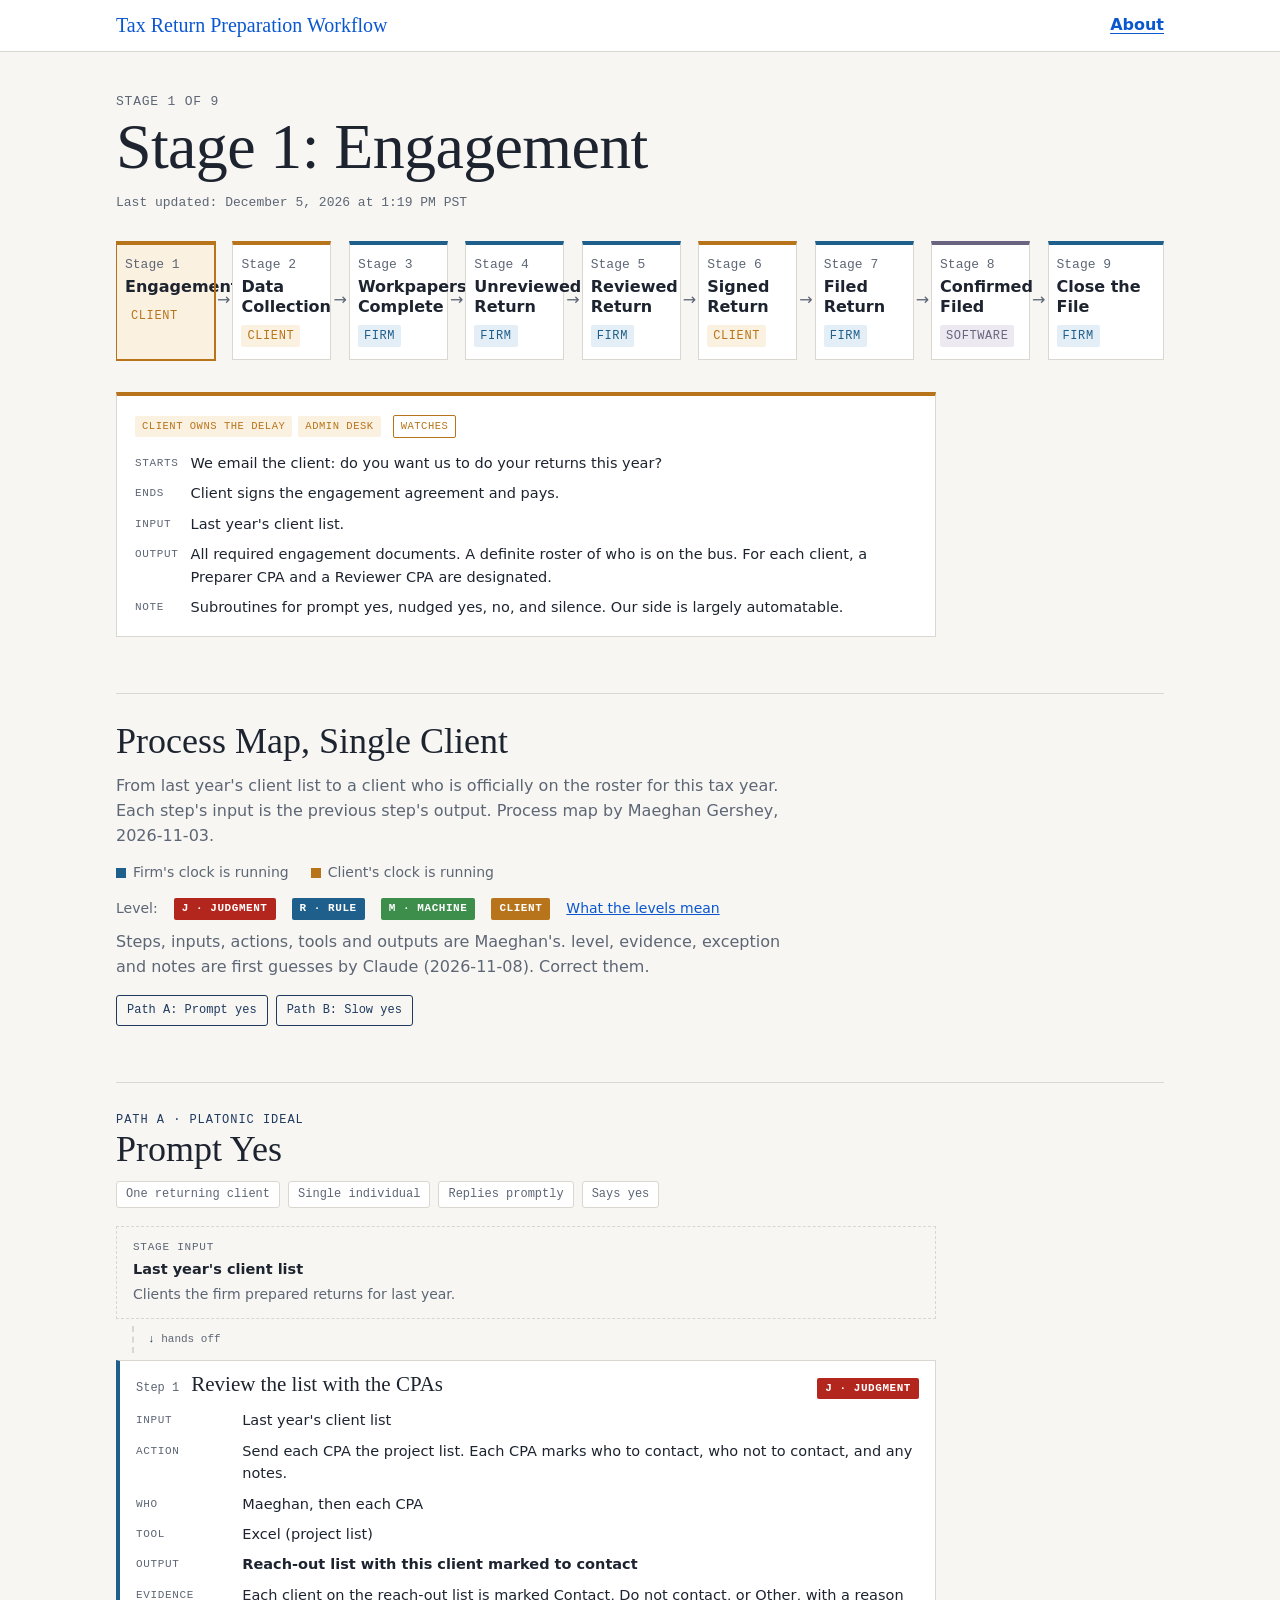
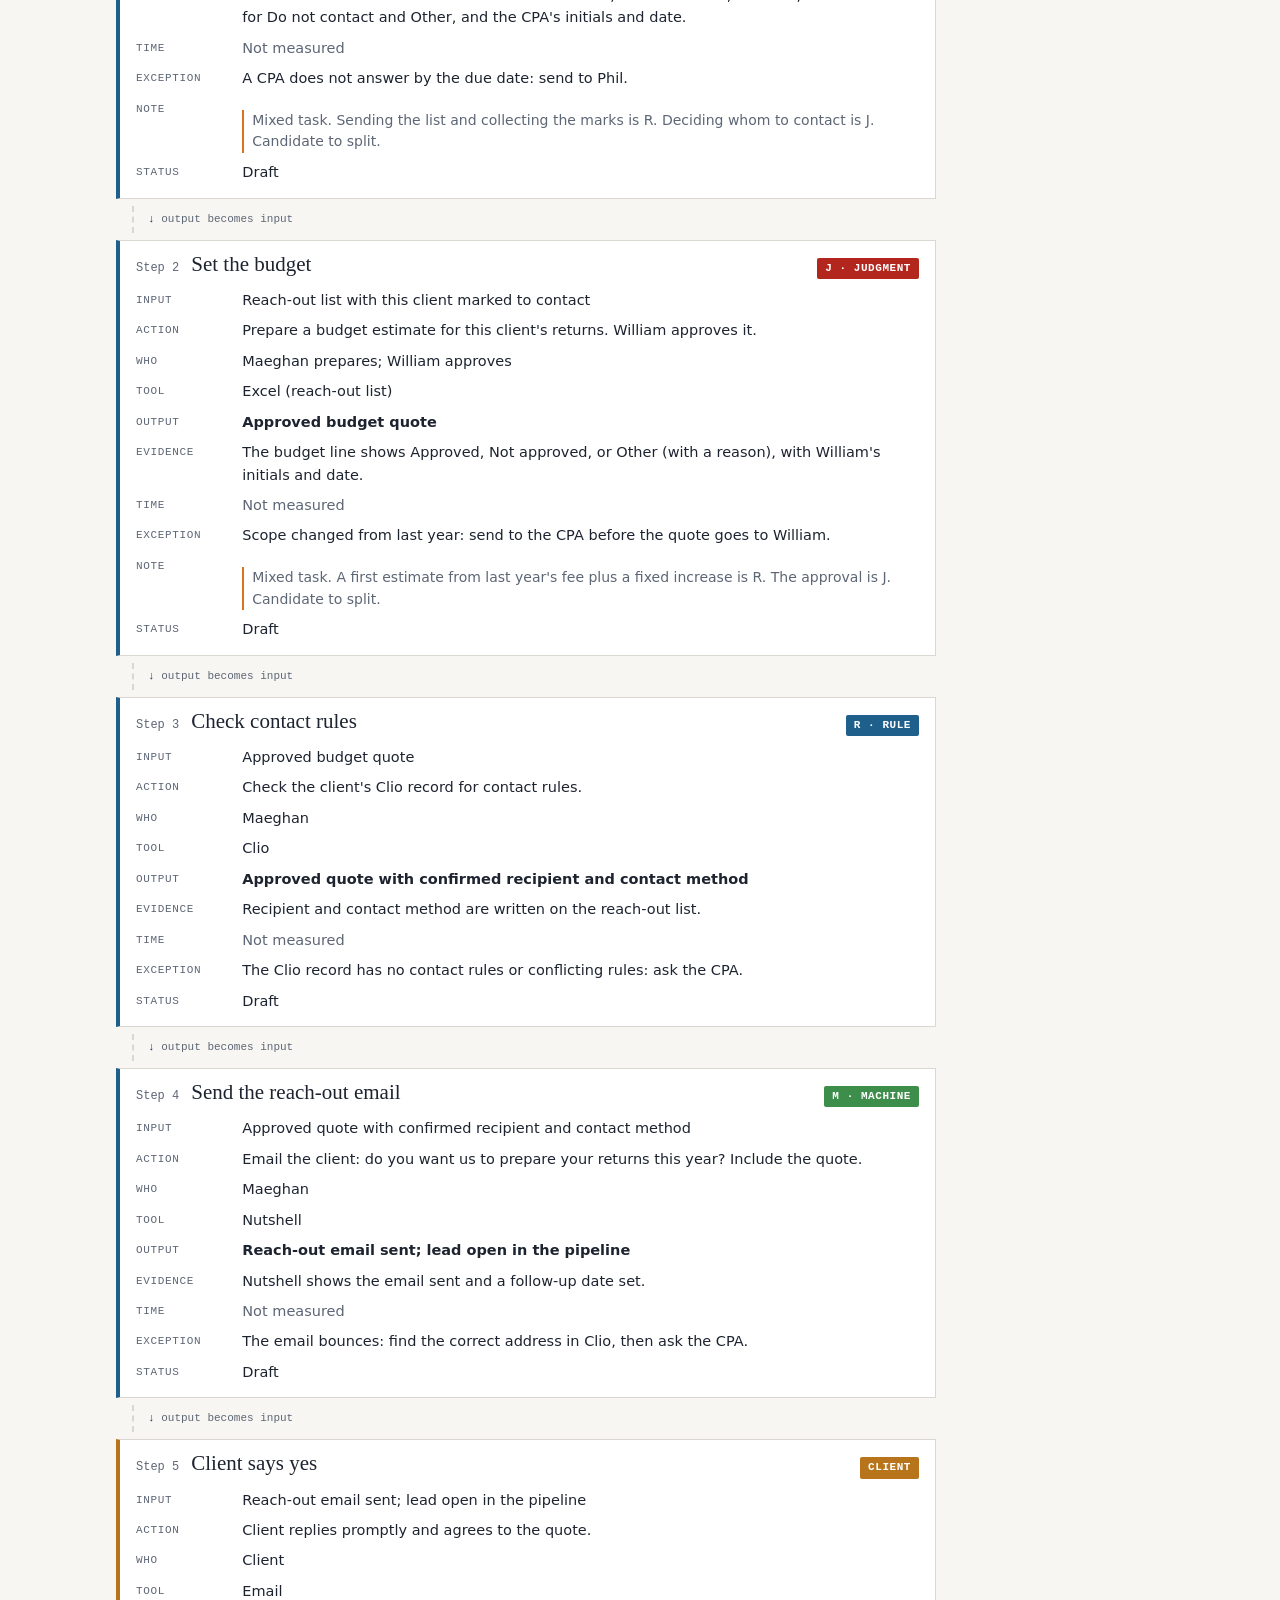
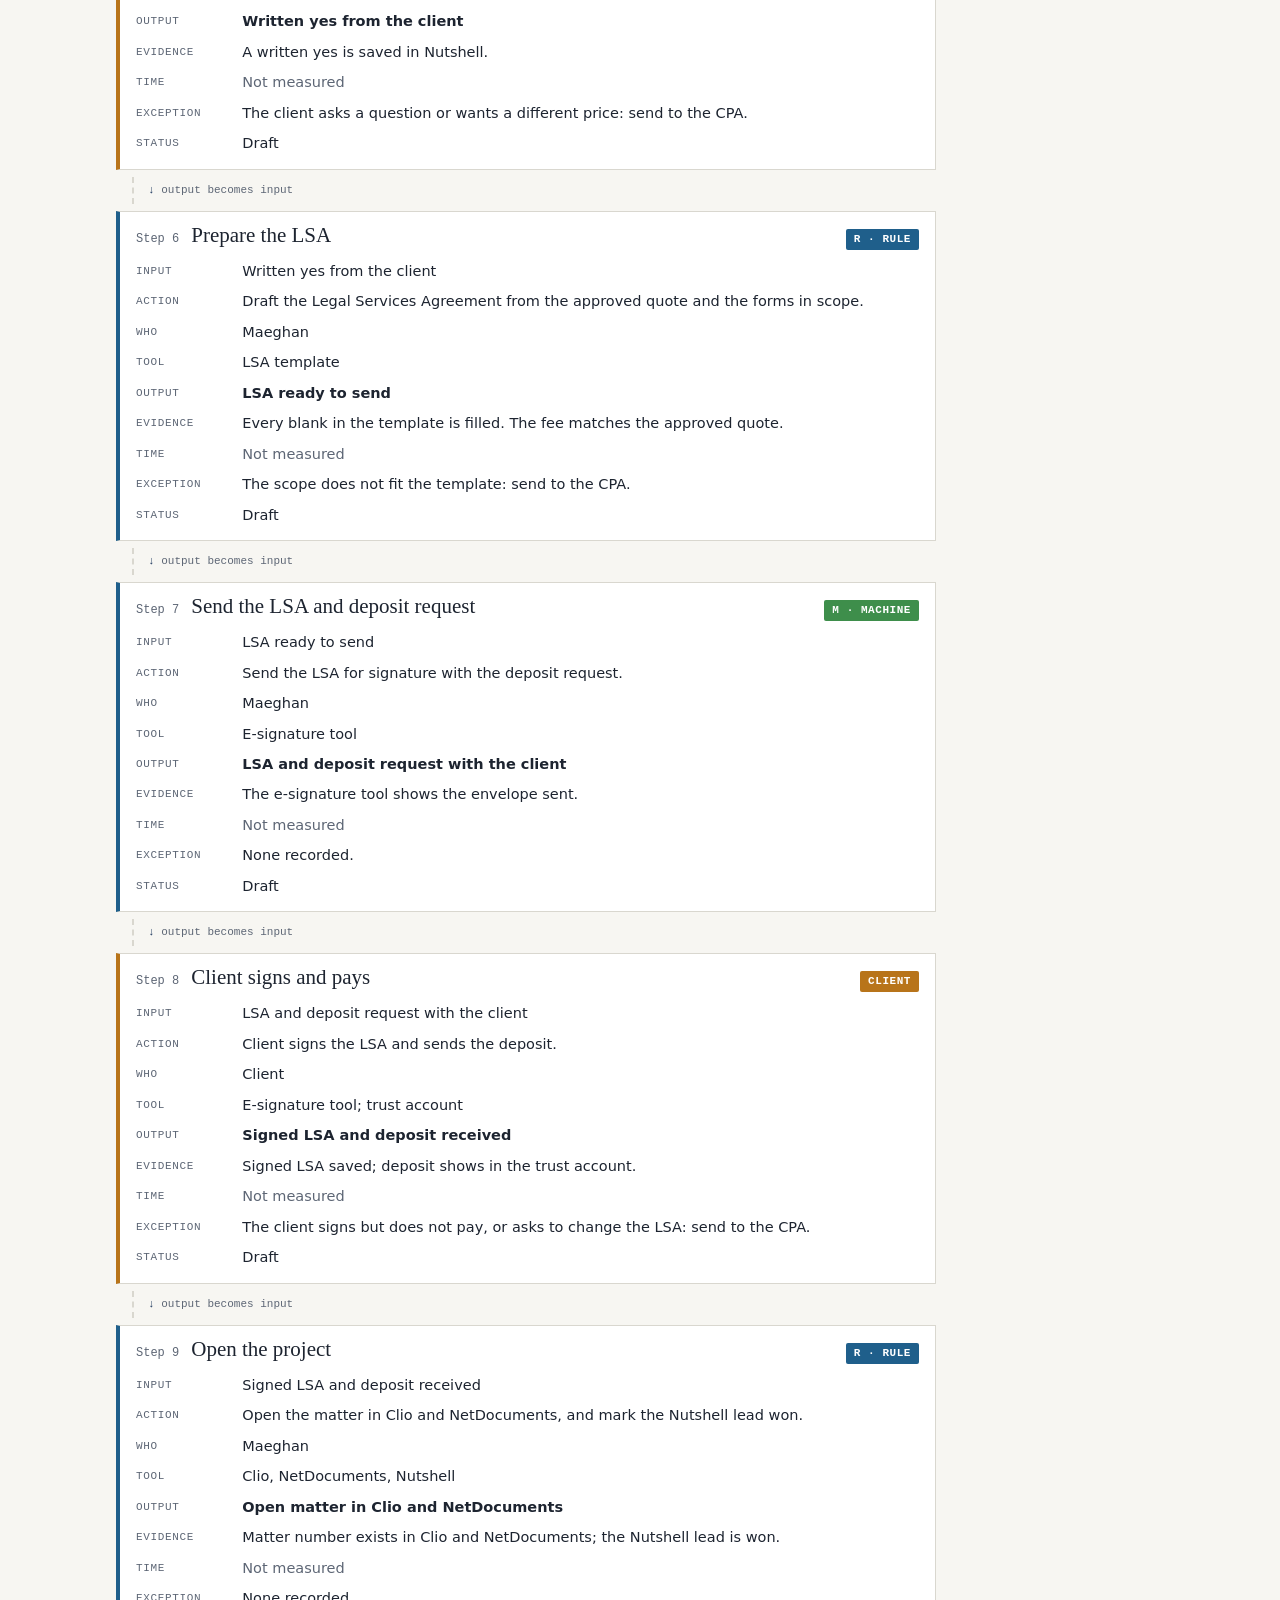
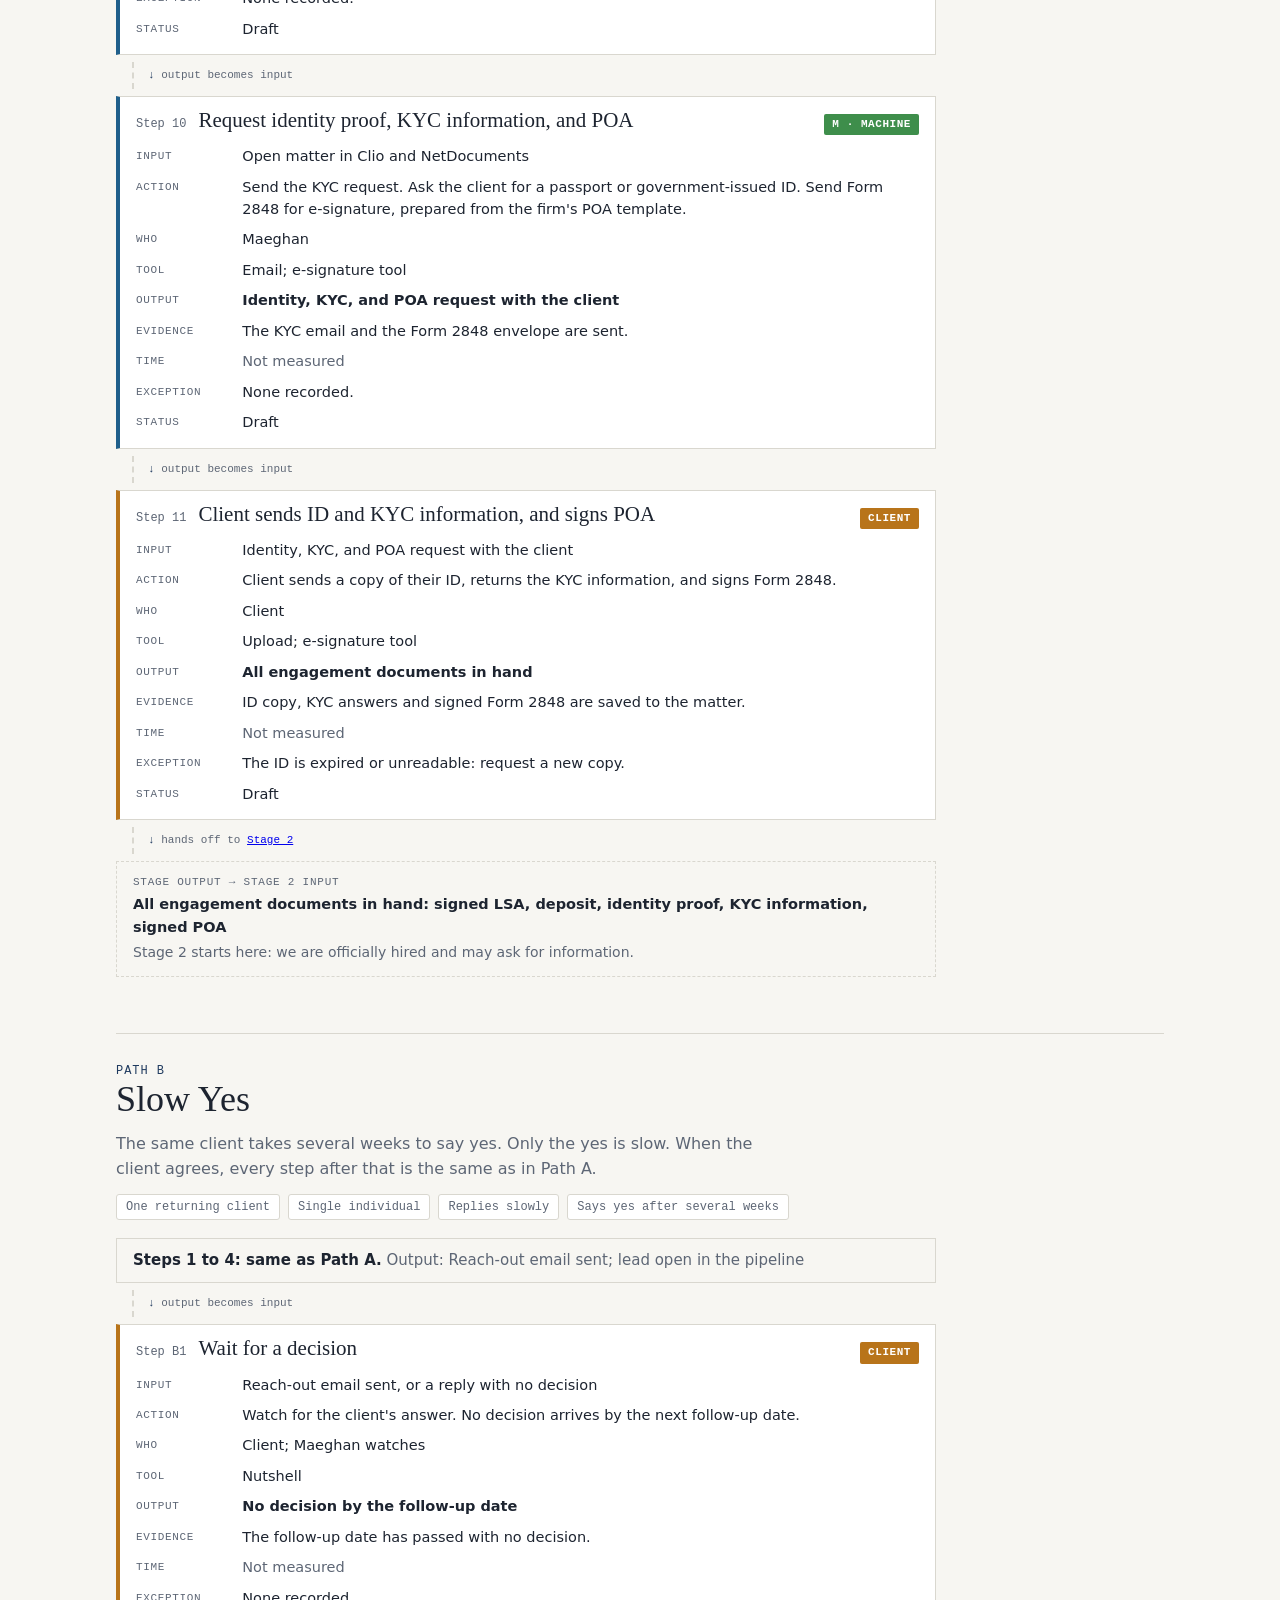
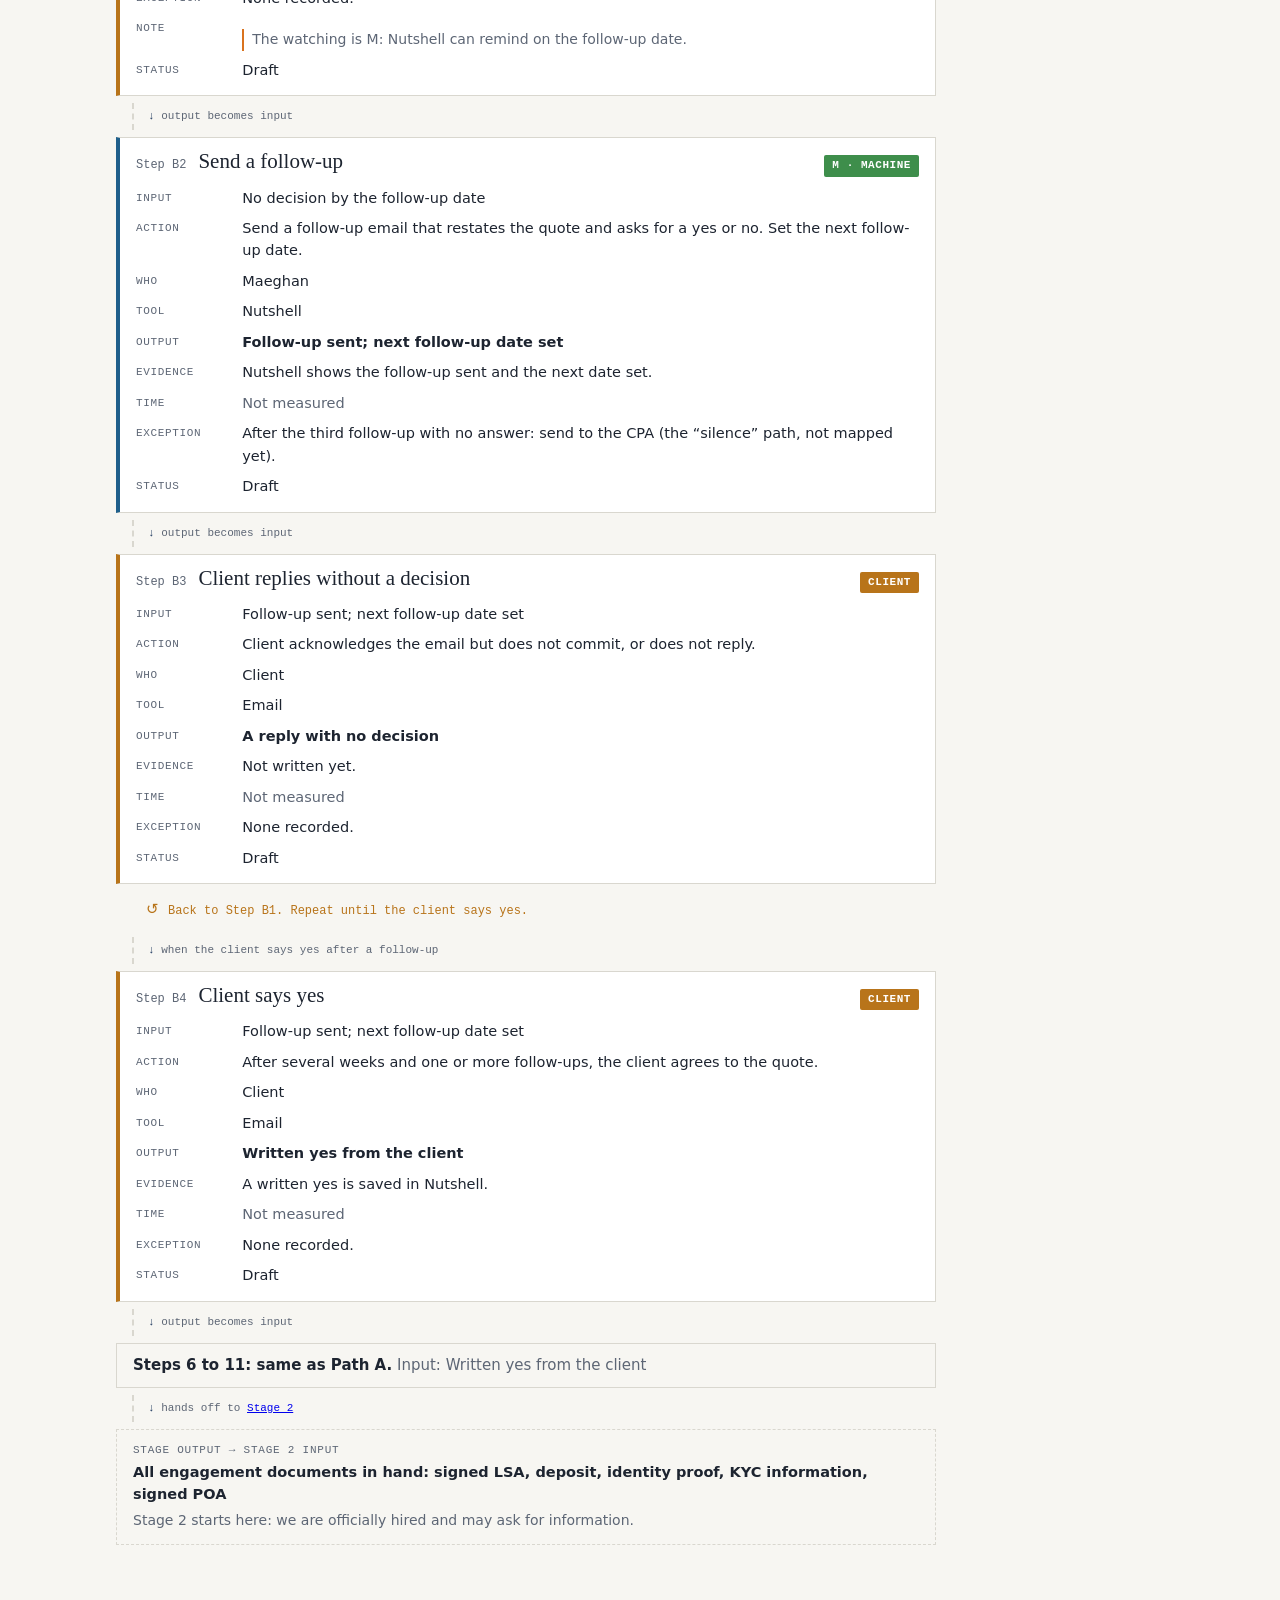
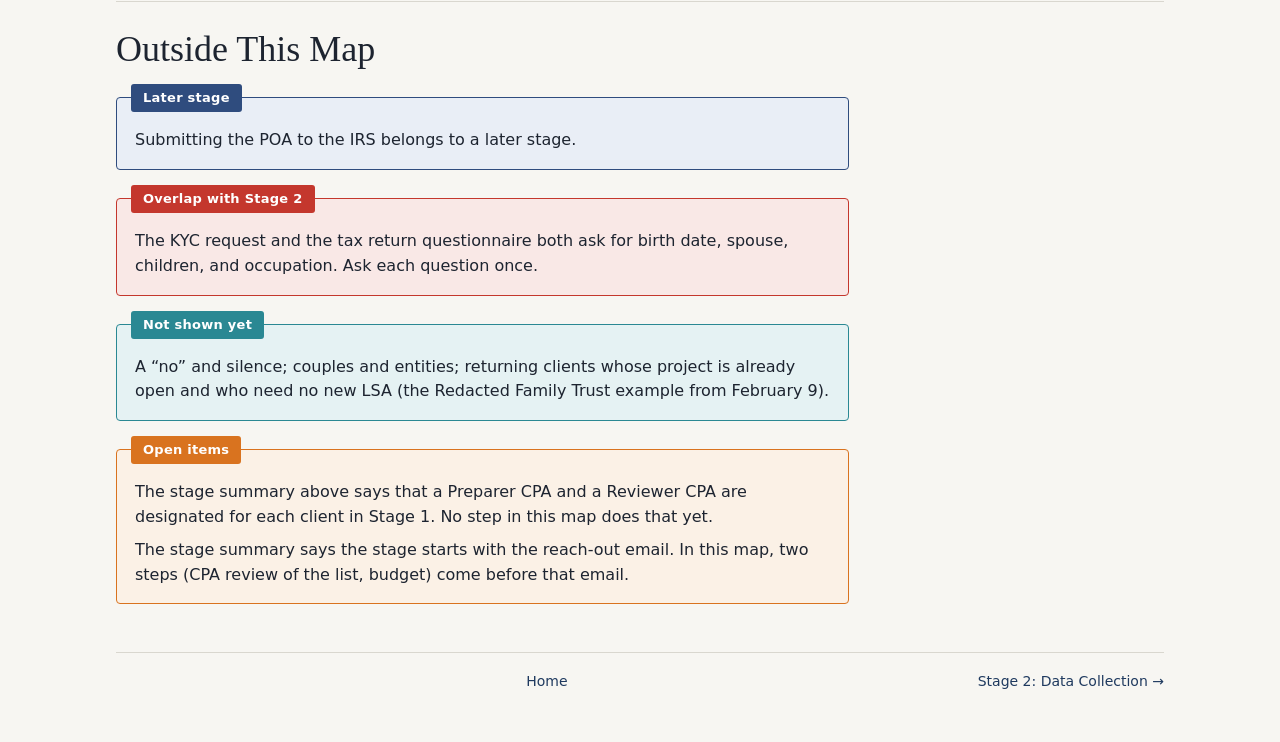
==== commit 6f354c28: "Remove the Home link from the menu bar The site name in the menu bar already links to the home page." ====
--- a/1-engagement/index.html
+++ b/1-engagement/index.html
@@ -7,7 +7,7 @@
 <link rel="stylesheet" href="../assets/site.css?v=7">
 </head>
 <body data-stage="1" data-root="../">
-<header class="topbar"><div class="in"><a class="brand" href="../">Tax Return Preparation Workflow</a><nav aria-label="Main"><a href="../">Home</a><a href="../about/">About</a></nav></div></header>
+<header class="topbar"><div class="in"><a class="brand" href="../">Tax Return Preparation Workflow</a><nav aria-label="Main"><a href="../about/">About</a></nav></div></header>
 
 <div class="wrap">
   <p class="stageof">Stage 1 of 9</p>
